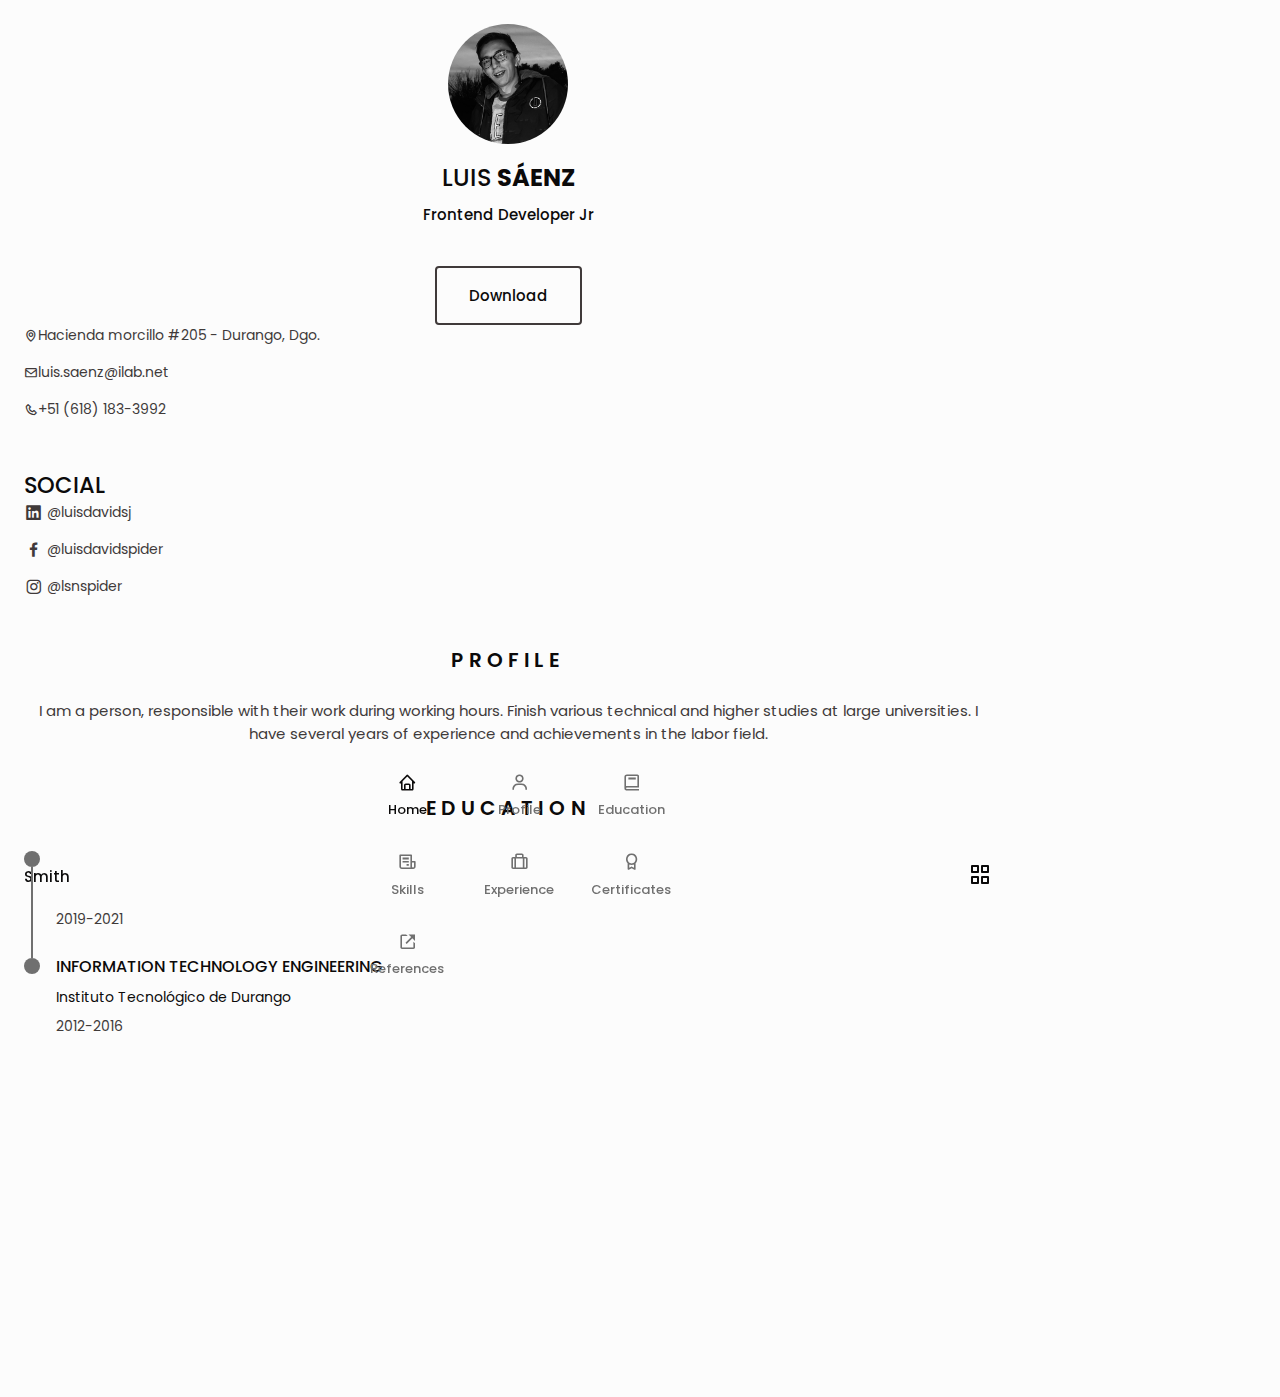
==== index.html @ 71239208 "Educación parte 2" ====
<!DOCTYPE html>
<html lang="en">

<head>
  <meta charset="UTF-8">
  <meta name="viewport" content="width=device-width, initial-scale=1.0">

  <!--========== BOX ICONS ==========-->
  <link rel="stylesheet" href="https://cdn.jsdelivr.net/npm/boxicons@latest/css/boxicons.min.css">

  <!--========== CSS ==========-->
  <link rel="stylesheet" href="assets/css/styles.css">

  <title>Responsive resume cv</title>
</head>

<body>
  <!--========== HEADER ==========-->
  <header class="l-header" id="header">
    <nav class="nav bd-container">
      <a href="#" class="nav__logo">Smith</a>

      <div class="nav__menu" id="nav-menu">
        <ul class="nav__list">
          <li class="nav__item">
            <a href="#home" class="nav__link active-link">
              <i class='bx bx-home nav__icon'></i>Home
            </a>
          </li>

          <li class="nav__item">
            <a href="#profile" class="nav__link">
              <i class='bx bx-user nav__icon'></i>Profile
            </a>
          </li>

          <li class="nav__item">
            <a href="#education" class="nav__link">
              <i class='bx bx-book nav__icon'></i>Education
            </a>
          </li>

          <li class="nav__item">
            <a href="#skills" class="nav__link">
              <i class='bx bx-receipt nav__icon'></i>Skills
            </a>
          </li>

          <li class="nav__item">
            <a href="#experience" class="nav__link">
              <i class='bx bx-briefcase-alt nav__icon'></i>Experience
            </a>
          </li>

          <li class="nav__item">
            <a href="#certificates" class="nav__link">
              <i class='bx bx-award nav__icon'></i>Certificates
            </a>
          </li>

          <li class="nav__item">
            <a href="#references" class="nav__link">
              <i class='bx bx-link-external nav__icon'></i>References
            </a>
          </li>
        </ul>
      </div>

      <div class="nav__toggle" id="nav-toggle">
        <i class='bx bx-grid-alt'></i>
      </div>
    </nav>
  </header>

  <main class="l-main bd-container">
    <!-- All elements within this div, is generated in PDF -->
    <div class="resume" id="area-cv">
      <div class="resume__left">
        <!--========== HOME ==========-->
        <section class="home" id="home">
          <div class="home__container section bdgrid">
            <div class="home__data bd-grid">
              <img src="assets/img/perfil.jpg" alt="" class="home__img">

              <h1 class="home__title">LUIS <b>SÁENZ</b></h1>
              <h3 class="home__profession">Frontend Developer Jr</h3>

              <!-- Button to generate and download the pdf. Available for desktop. -->
              <div>
                <a download="" href="assets/pdf/ResumeCv.pdf" class="home__button-movil">Download</a>
              </div>
            </div>
            <div class="home__address bd-grid">
              <span class="home__information">
                <i class="bx bx-map home_icon"></i> Hacienda morcillo #205 - Durango, Dgo.
              </span>
              <span class="home__information">
                <i class="bx bx-envelope home_icon"></i> luis.saenz@ilab.net
              </span>
              <span class="home__information">
                <i class="bx bx-phone home_icon"></i> +51 (618) 183-3992
              </span>
            </div>
          </div>
          <!-- Theme change button -->


        </section>

        <!--========== SOCIAL ==========-->
        <section class="social section">
          <h2 class="sectioon-title">SOCIAL</h2>

          <div class="social__container bd-grid">
            <a href="https://www.linkedin.com/in/luisdavidsj/" target="_blank" class="social__link">
              <i class='bx bxl-linkedin-square social__icon'></i> @luisdavidsj
            </a>
            <a href="https://www.facebook.com/luisdavidspider/" target="_blank" class="social__link">
              <i class='bx bxl-facebook social__icon'></i> @luisdavidspider
            </a>
            <a href="https://www.instagram.com/lsnspider/" target="_blank" class="social__link">
              <i class='bx bxl-instagram social__icon'></i> @lsnspider
            </a>
          </div>
        </section>

        <!--========== PROFILE ==========-->
        <section class="profile section" id="profile">
          <h2 class="section-title">Profile</h2>

          <p class="profile__description">I am a person, responsible with their work during working hours. Finish
            various technical and higher studies at large universities. I have several years of experience and
            achievements in the labor field.</p>
        </section>

        <!--========== EDUCATION ==========-->
        <section class="education section" id="education">
          <h2 class="section-title">Education</h2>

          <div class="education__container bd-grid">
            <div class="education__content">
              <div class="education__time">
                <span class="education__rounder"></span>
                <span class="education__line"></span>
              </div>

              <div class="education__data bd-grid">
                <h3 class="education__title">MASTER OF SOFTWARE ENGINEERING</h3>
                <span class="education__studies">Universidad Internacional de la Rioja - UNIR</span>
                <span class="education__year">2019-2021</span>
              </div>
            </div>

            <div class="education__content">
              <div class="education__time">
                <span class="education__rounder"></span>
                <!--<span class="education__line"></span>-->
              </div>

              <div class="education__data bd-grid">
                <h3 class="education__title">INFORMATION TECHNOLOGY ENGINEERING</h3>
                <span class="education__studies">Instituto Tecnológico de Durango</span>
                <span class="education__year">2012-2016</span>
              </div>
            </div>

            <!--Agregar educacion:-->
            <!--<div class="education__content">
              <div class="education__time">
                <span class="education__rounder"></span>
                <span class="education__line"></span>
              </div>

              <div class="education__data bd-grid">
                <h3 class="education__title">MASTER OF SOFTWARE ENGINEERING</h3>
                <span class="education__studies">Universidad Internacional de la Rioja - UNIR</span>
                <span class="education__year">2019-2021</span>
              </div>
            </div>-->
          </div>
        </section>


        <!--========== SKILLS  ==========-->
        <section class="skills section" id="skills">

        </section>

      </div>

      <div class="resume__right">
        <!--========== EXPERIENCE ==========-->
        <section class="experience section" id="experience">

        </section>

        <!--========== CERTIFICATES ==========-->
        <section class="certificate section" id="certificates">

        </section>

        <!--========== REFERENCES ==========-->
        <section class="references section" id="references">

        </section>

        <!--========== LANGUAGES ==========-->
        <section class="languages section">

        </section>

        <!--========== INTERESTS ==========-->
        <section class="interests section">

        </section>
      </div>
    </div>
  </main>

  <!--========== SCROLL TOP ==========-->


  <!--========== HTML2PDF ==========-->
  <script src="assets/js/html2pdf.bundle.min.js"></script>

  <!--========== MAIN JS ==========-->
  <script src="assets/js/main.js"></script>
</body>

</html>
---- assets/css/styles.css ----
/*===== GOOGLE FONTS =====*/
@import url("https://fonts.googleapis.com/css2?family=Poppins:wght@400;500;600&display=swap");

/*===== VARIABLES CSS =====*/
:root {
  --header-height: 3rem;

  /*========== Colors ==========*/
  --title-color: #0b0a0a;
  --text-color: #403a3a;
  --text-color-light: #707070;
  --container-color: #fafafa;
  --container-color-alt: #f0efef;
  --body-color: #fcfcfc;

  /*========== Font and typography ==========*/
  --body-font: "Poppins", sans-serif;
  --h1-font-size: 1.5rem;
  --h2-font-size: 1.25rem;
  --h3-font-size: 1rem;
  --normal-font-size: 0.938rem;
  --small-font-size: 0.875rem;
  --smaller-font-size: 0.813rem;

  /*========== Font weight ==========*/
  --font-medium: 500;
  --font-semi-bold: 600;

  /*========== Margenes ==========*/
  --mb-1: 0.5rem;
  --mb-2: 1rem;
  --mb-3: 1.5rem;

  /*========== z index ==========*/
  --z-tooltip: 10;
  --z-fixed: 100;
}

/*========== BASE ==========*/
*,
::before,
::after {
  box-sizing: border-box;
}

html {
  scroll-behavior: smooth;
}

/*========== Variables Dark theme ==========*/

/*========== Button Dark/Light ==========*/

/*========== Font size variables to scale cv ==========*/

/*========== Generate PDF button ==========*/

/*========== Classes modified to reduce size and print on A4 sheet ==========*/
body {
  margin: 0 0 var(--header-height);
  padding: 0;
  font-family: var(--body-font);
  font-size: var(--normal-font-size);
  background-color: var(--body-color);
  color: var(--text-color);
}

h1,
h2,
h3,
ul,
p {
  margin: 0;
}

h1,
h2,
h3 {
  color: var(--title-color);
  font-weight: var(--font-medium);
}

ul {
  padding: 0;
  list-style: none;
}

a {
  text-decoration: none;
}

img {
  max-width: 100%;
  height: auto;
}

/*========== CLASS CSS ==========*/
.section {
  padding: 1.5rem 0;
}

.section-title {
  font-size: var(--h2-font-size);
  color: var(--title-color);
  font-weight: var(--font-semi-bold);
  text-transform: uppercase;
  letter-spacing: 0.35rem;
  text-align: center;
  margin-bottom: var(--mb-3);
}
/*========== LAYOUT ==========*/
.bd-container {
  max-width: 968px;
  width: calc(100% - 3rem);
  margin-left: var(--mb-3);
  margin-right: var(--mb-3);
}

.bd-grid {
  display: grid;
  gap: 1.5rem;
}

.l-header {
  width: 100%;
  position: fixed;
  bottom: 0;
  left: 0;
  z-index: 0;
  background-color: var(--body-color);
  box-shadow: 0 -1 4px rgba(0, 0, 0, 0.1);
  transition: 0.3s;
}
/*========== NAV ==========*/
.nav {
  height: var(--header-height);
  display: flex;
  justify-content: space-between;
  align-items: center;
}

@media screen and (max-width: 968px) {
  .nav__menu {
    position: fixed;
    bottom: -100%;
    left: 0;
    width: 100%;
    padding: 2rem 1.5rem;
    background-color: var(--body-color);
    box-shadow: 0 1px 4px rgba(0, 0, 0, 0.1);
    border-radius: 1rem 1rem 0 0;
    z-index: var(--z-fixed);
    transition: 0.3s;
  }
}

.nav__logo,
.nav__toggle {
  color: var(--title-color);
  font-weight: var(--font-medium);
}

.nav__toggle {
  font-size: 1.5rem;
  cursor: pointer;
}

.nav__item {
  text-align: center;
}

.nav__list {
  display: grid;
  grid-template-columns: repeat(3, 1fr);
  gap: 2rem;
}

.nav__link {
  display: flex;
  flex-direction: column;
  font-size: var(--smaller-font-size);
  color: var(--text-color-light);
  font-weight: var(--font-medium);
}

.nav__link:hover {
  color: var(--title-color);
}

.nav__icon {
  font-size: 1.2rem;
  margin-bottom: var(--mb-1);
}
/* Show menu */
.show-menu {
  bottom: var(--header-height);
}
/* Active menu link */
.active-link {
  color: var(--title-color);
}

/*========== HOME ==========*/
.home {
  position: relative;
}

.home__container {
  gap: 3rem;
}

.home__data {
  gap: 0.5rem;
  text-align: center;
}

.home__img {
  width: 120px;
  height: 120px;
  border-radius: 50%;
  justify-self: center;
  margin-bottom: var(--mb-1);
}

.home__title {
  font-size: var(--h1-font-size);
}

.home__profession {
  font-size: var(--normal-font-size);
  margin-bottom: var(--mb-1);
}

.home__address {
  gap: 1rem;
}

.home__information {
  display: flex;
  align-items: center;
  font-size: var(--small-font-size);
}

.home__icon {
  font-size: 1.2rem;
  margin-right: 0.25rem;
}

.home__button-movil {
  display: inline-block;
  border: 2px solid var(--text-color);
  color: var(--title-color);
  padding: 1rem 2rem;
  border-radius: 0.25rem;
  transition: 0.3s;
  font-weight: var(--font-medium);
  margin-top: var(--mb-3);
}

.home__button-movil:hover {
  background-color: var(--text-color);
  color: var(--container-color);
}

/*========== SOCIAL ==========*/
.social__container {
  grid-template-columns: max-content;
  gap: 1rem;
}

.social__link {
  display: inline-flex;
  align-items: center;
  font-size: var(--small-font-size);
  color: var(--text-color);
}

.social__link:hover {
  color: var(--title-color);
}

.social__icon {
  font-size: 1.2rem;
  margin-right: 0.25rem;
}

/*========== PROFILE ==========*/
.profile__description {
  text-align: center;
}
/*========== EDUCATION AND EXPERIENCE ==========*/
.education__content {
  display: flex;
}

.education__time {
  padding-right: 1rem;
}

.education__rounder {
  position: relative;
  display: block;
  width: 16px;
  height: 16px;
  background-color: var(--text-color-light);
  border-radius: 50%;
  margin-top: 0.25rem;
}

.education__line {
  display: block;
  width: 2px;
  height: 110%;
  background-color: var(--text-color-light);
  transform: translate(7px, 0);
}

.education__data {
  gap: 0.5rem;
}

.education__title {
  font-size: var(--h3-font-size);
}

.education__studies {
  font-size: var(--small-font-size);
  color: var(--title-color);
}

.education__year {
  font-size: var(--small-font-size);
}

/*========== SKILLS AND LANGUAGES ==========*/

/*========== CERTIFICATES ==========*/

/*========== REFERENCES ==========*/

/*========== INTERESTS ==========*/

/* Scroll top */

/*========== MEDIA QUERIES ==========*/
/* For small devices, menu two columns */

/* Classes modified for large screen size */ ;
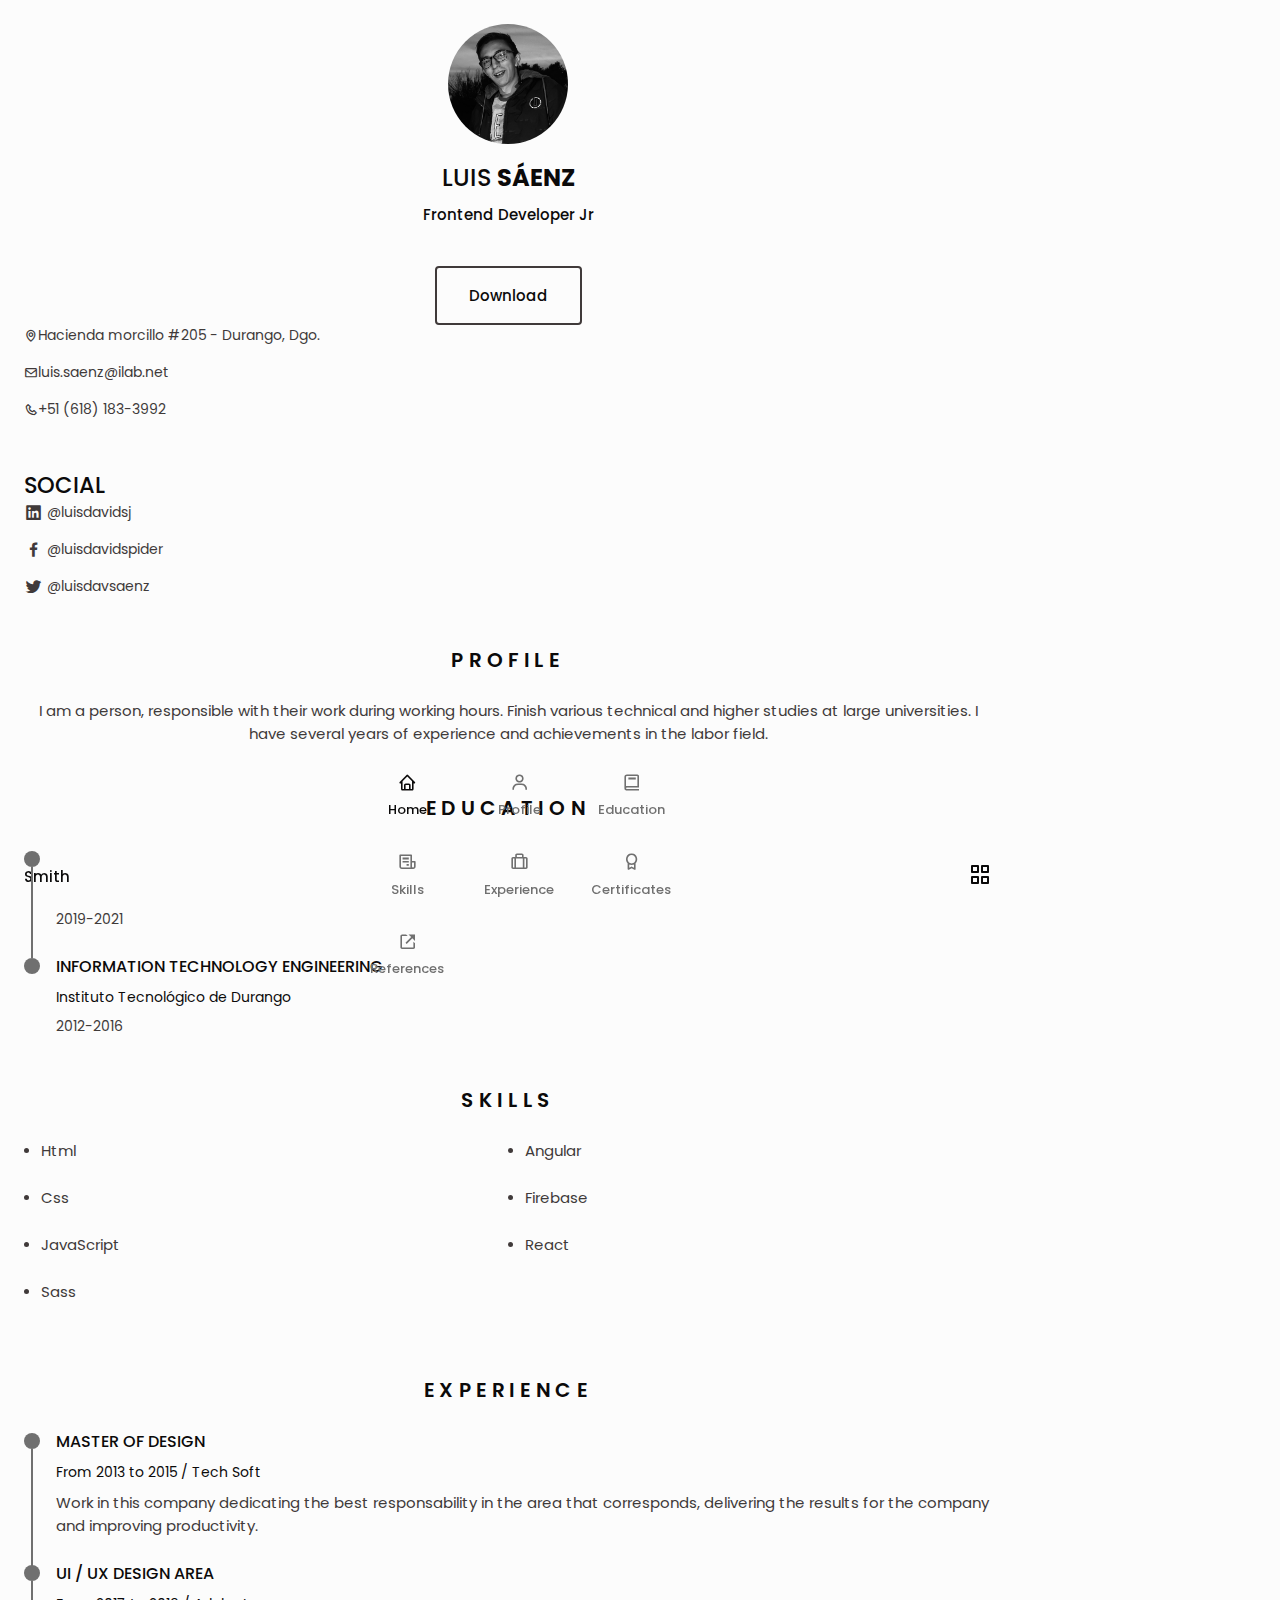
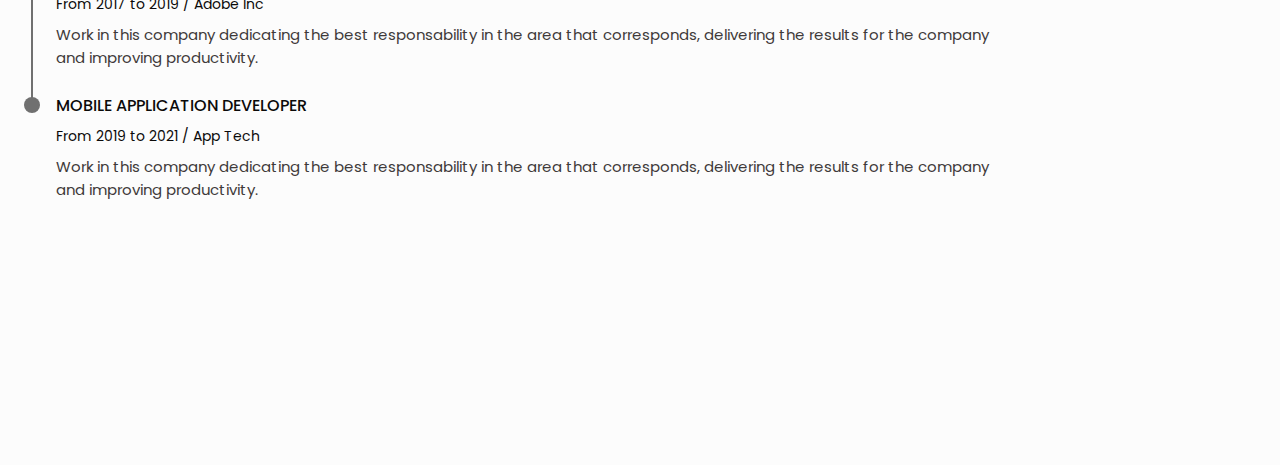
==== commit 4a0eef24: "Experiencia" ====
--- a/index.html
+++ b/index.html
@@ -118,8 +118,8 @@
             <a href="https://www.facebook.com/luisdavidspider/" target="_blank" class="social__link">
               <i class='bx bxl-facebook social__icon'></i> @luisdavidspider
             </a>
-            <a href="https://www.instagram.com/lsnspider/" target="_blank" class="social__link">
-              <i class='bx bxl-instagram social__icon'></i> @lsnspider
+            <a href="https://www.twitter.com/luisdavsaenz/" target="_blank" class="social__link">
+              <i class='bx bxl-twitter social__icon'></i> @luisdavsaenz
             </a>
           </div>
         </section>
@@ -183,7 +183,36 @@
 
         <!--========== SKILLS  ==========-->
         <section class="skills section" id="skills">
-
+          <h2 class="section-title">Skills</h2>
+
+          <div class="skills__content bd-grid">
+            <ul class="skills__data">
+              <li class="skills__name">
+                <span class="skills__circle"></span> Html
+              </li>
+              <li class="skills__name">
+                <span class="skills__circle"></span> Css
+              </li>
+              <li class="skills__name">
+                <span class="skills__circle"></span> JavaScript
+              </li>
+              <li class="skills__name">
+                <span class="skills__circle"></span> Sass
+              </li>
+            </ul>
+
+            <ul class="skills__data">
+              <li class="skills__name">
+                <span class="skills__circle"></span> Angular
+              </li>
+              <li class="skills__name">
+                <span class="skills__circle"></span> Firebase
+              </li>
+              <li class="skills__name">
+                <span class="skills__circle"></span> React
+              </li>
+            </ul>
+          </div>
         </section>
 
       </div>
@@ -191,7 +220,54 @@
       <div class="resume__right">
         <!--========== EXPERIENCE ==========-->
         <section class="experience section" id="experience">
-
+          <h2 class="section-title">Experience</h2>
+
+          <div class="experience__container bd-grid">
+            <div class="experience__content">
+              <div class="experience__time">
+                <span class="experience__rounder"></span>
+                <span class="experience__line"></span>
+              </div>
+
+              <div class="experience__data bd-grid">
+                <h3 class="experience__title">MASTER OF DESIGN</h3>
+                <span class="experience__company">From 2013 to 2015 / Tech Soft</span>
+                <p class="experience__description">Work in this company dedicating the best responsability in the area
+                  that corresponds, delivering the results for the company and improving productivity.</p>
+
+              </div>
+            </div>
+
+            <div class="experience__content">
+              <div class="experience__time">
+                <span class="experience__rounder"></span>
+                <span class="experience__line"></span>
+              </div>
+
+              <div class="experience__data bd-grid">
+                <h3 class="experience__title">UI / UX DESIGN AREA</h3>
+                <span class="experience__company">From 2017 to 2019 / Adobe Inc</span>
+                <p class="experience__description">Work in this company dedicating the best responsability in the area
+                  that corresponds, delivering the results for the company and improving productivity.</p>
+
+              </div>
+            </div>
+
+            <div class="experience__content">
+              <div class="experience__time">
+                <span class="experience__rounder"></span>
+                <!--<span class="experience__line"></span>-->
+              </div>
+
+              <div class="experience__data bd-grid">
+                <h3 class="experience__title">MOBILE APPLICATION DEVELOPER</h3>
+                <span class="experience__company">From 2019 to 2021 / App Tech</span>
+                <p class="experience__description">Work in this company dedicating the best responsability in the area
+                  that corresponds, delivering the results for the company and improving productivity.</p>
+
+              </div>
+            </div>
+          </div>
         </section>
 
         <!--========== CERTIFICATES ==========-->
--- a/assets/css/styles.css
+++ b/assets/css/styles.css
@@ -289,15 +289,18 @@
   text-align: center;
 }
 /*========== EDUCATION AND EXPERIENCE ==========*/
-.education__content {
-  display: flex;
-}
-
-.education__time {
+.education__content,
+.experience__content {
+  display: flex;
+}
+
+.education__time,
+.experience__time {
   padding-right: 1rem;
 }
 
-.education__rounder {
+.education__rounder,
+.experience__rounder {
   position: relative;
   display: block;
   width: 16px;
@@ -307,7 +310,8 @@
   margin-top: 0.25rem;
 }
 
-.education__line {
+.education__line,
+.experience__line {
   display: block;
   width: 2px;
   height: 110%;
@@ -315,15 +319,18 @@
   transform: translate(7px, 0);
 }
 
-.education__data {
+.education__data,
+.experience__data {
   gap: 0.5rem;
 }
 
-.education__title {
+.education__title,
+.experience__title {
   font-size: var(--h3-font-size);
 }
 
-.education__studies {
+.education__studies,
+.experience__company {
   font-size: var(--small-font-size);
   color: var(--title-color);
 }
@@ -333,7 +340,28 @@
 }
 
 /*========== SKILLS AND LANGUAGES ==========*/
-
+.skills__content {
+  grid-template-columns: repeat(2, 1fr);
+}
+
+.skills__content {
+  gap: 0;
+}
+
+.skills__name {
+  display: flex;
+  align-items: center;
+  margin-bottom: var(--mb-3);
+}
+
+.skills__circle {
+  display: inline-block;
+  width: 5px;
+  height: 5px;
+  background-color: var(--text-color);
+  border-radius: 50%;
+  margin-right: 0.75rem;
+}
 /*========== CERTIFICATES ==========*/
 
 /*========== REFERENCES ==========*/
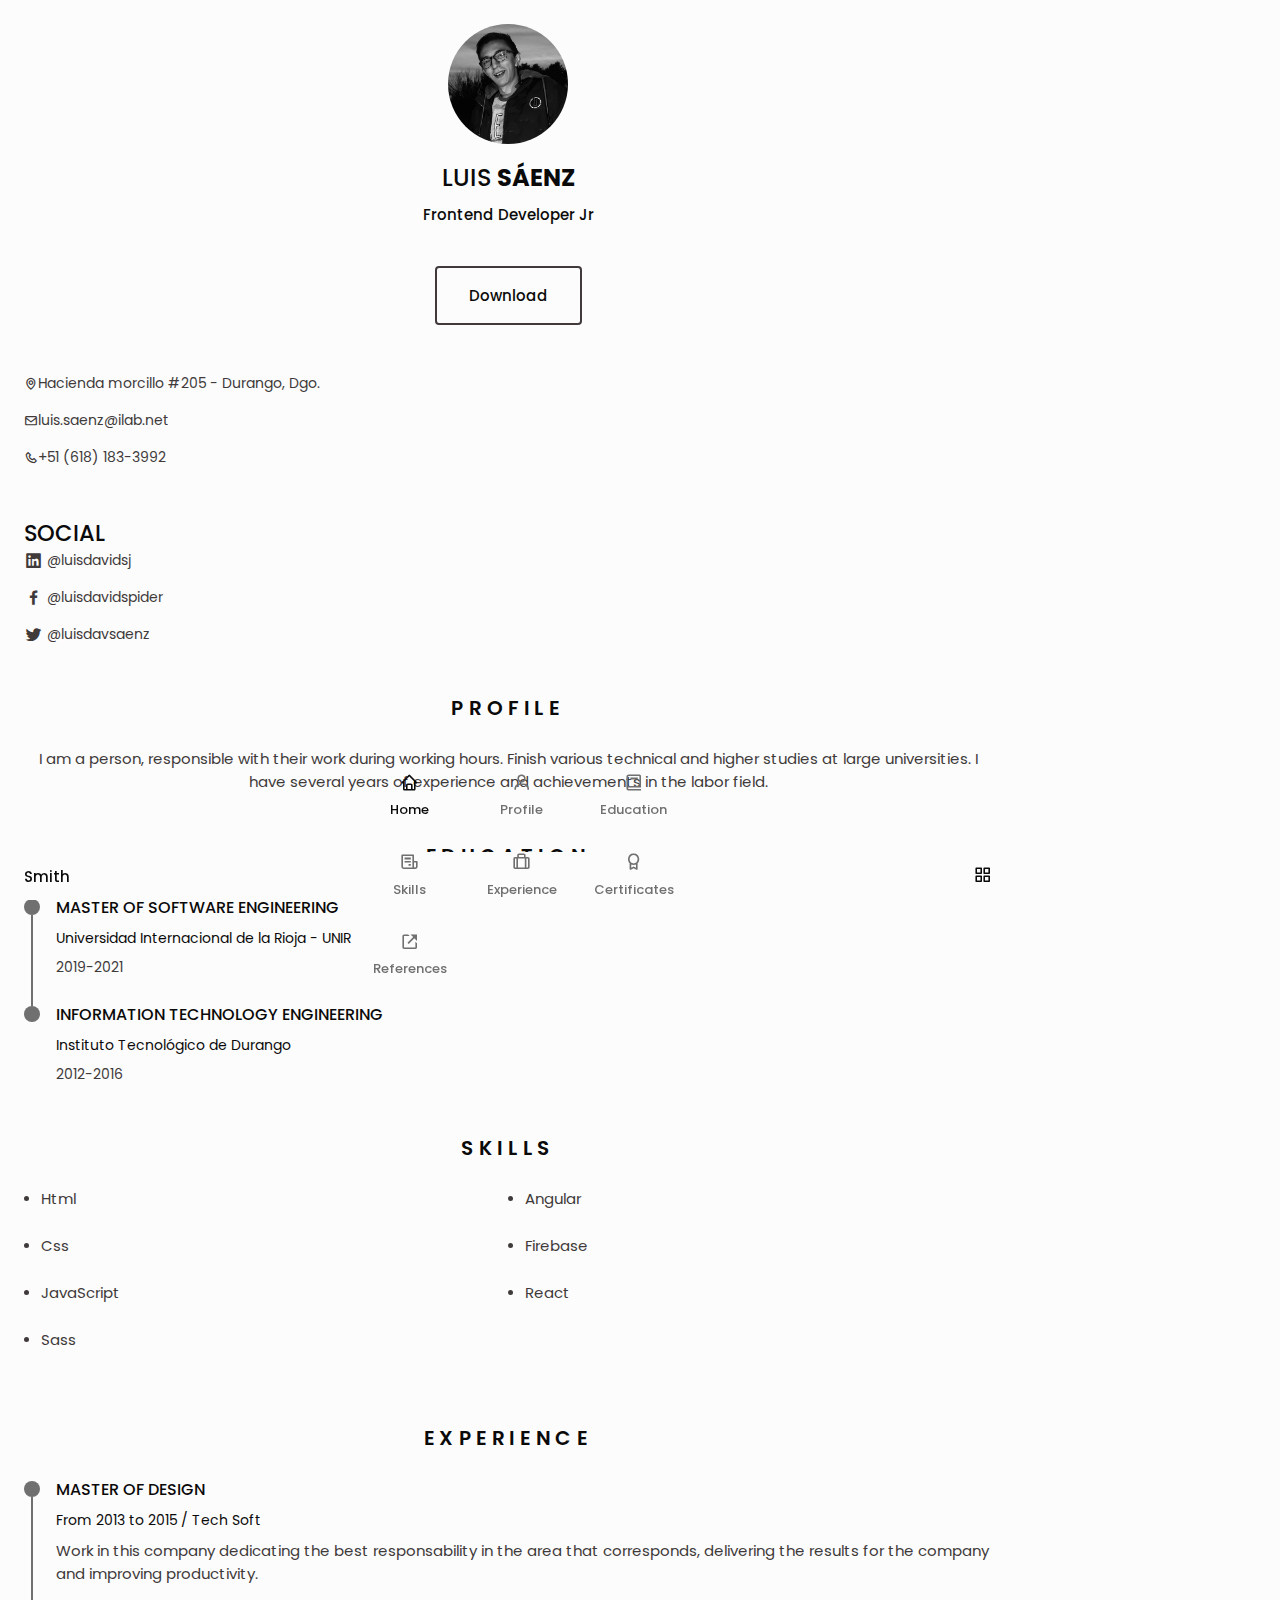
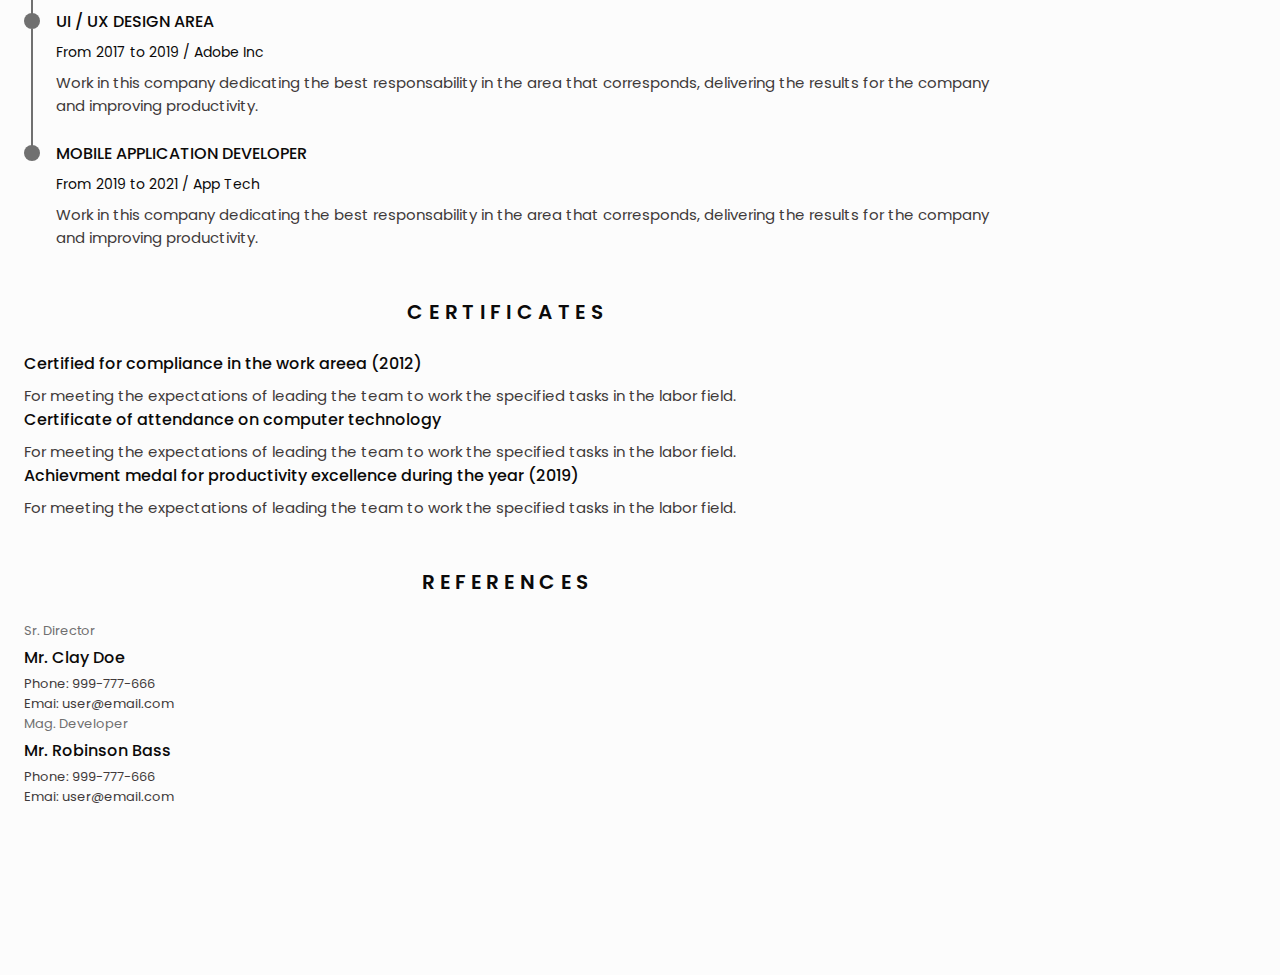
==== commit eee9c602: "Certificados y Referencias" ====
--- a/index.html
+++ b/index.html
@@ -78,7 +78,7 @@
       <div class="resume__left">
         <!--========== HOME ==========-->
         <section class="home" id="home">
-          <div class="home__container section bdgrid">
+          <div class="home__container section bd-grid">
             <div class="home__data bd-grid">
               <img src="assets/img/perfil.jpg" alt="" class="home__img">
 
@@ -272,12 +272,54 @@
 
         <!--========== CERTIFICATES ==========-->
         <section class="certificate section" id="certificates">
-
+          <h2 class="section-title">Certificates</h2>
+
+          <div class="certificate__container bg-grid">
+            <div class="certificate__content">
+              <h3 class="certificate__title">Certified for compliance in the work areea (2012)</h3>
+              <p class="certificate__description">For meeting the expectations of leading the team to work the specified
+                tasks in the labor field.</p>
+            </div>
+
+            <div class="certificate__content">
+              <h3 class="certificate__title">Certificate of attendance on computer technology</h3>
+              <p class="certificate__description">For meeting the expectations of leading the team to work the specified
+                tasks in the labor field.</p>
+            </div>
+
+            <div class="certificate__content">
+              <h3 class="certificate__title">Achievment medal for productivity excellence during the year (2019)</h3>
+              <p class="certificate__description">For meeting the expectations of leading the team to work the specified
+                tasks in the labor field.</p>
+            </div>
+          </div>
         </section>
 
         <!--========== REFERENCES ==========-->
         <section class="references section" id="references">
-
+          <h2 class="section-title">References</h2>
+
+          <div class="references__container bg-grid">
+            <div class="references__content bd-grid">
+              <span class="references__subtitle">Sr. Director</span>
+              <h3 class="references__title">Mr. Clay Doe</h3>
+              <ul class="references__contact">
+                <li>Phone: 999-777-666</li>
+                <li>Emai: user@email.com</li>
+              </ul>
+            </div>
+          </div>
+
+          <div class="references__container bg-grid">
+            <div class="references__content bd-grid">
+              <span class="references__subtitle">Mag. Developer</span>
+              <h3 class="references__title">Mr. Robinson Bass</h3>
+              <ul class="references__contact">
+                <li>Phone: 999-777-666</li>
+                <li>Emai: user@email.com</li>
+              </ul>
+            </div>
+          </div>
         </section>
 
         <!--========== LANGUAGES ==========-->
--- a/assets/css/styles.css
+++ b/assets/css/styles.css
@@ -57,7 +57,7 @@
 
 /*========== Classes modified to reduce size and print on A4 sheet ==========*/
 body {
-  margin: 0 0 var(--header-height);
+  margin: 0 0 var(--header-height) 0;
   padding: 0;
   font-family: var(--body-font);
   font-size: var(--normal-font-size);
@@ -126,7 +126,7 @@
   position: fixed;
   bottom: 0;
   left: 0;
-  z-index: 0;
+  z-index: var(--z-fixed);
   background-color: var(--body-color);
   box-shadow: 0 -1 4px rgba(0, 0, 0, 0.1);
   transition: 0.3s;
@@ -161,7 +161,7 @@
 }
 
 .nav__toggle {
-  font-size: 1.5rem;
+  font-size: 1.2rem;
   cursor: pointer;
 }
 
@@ -363,9 +363,28 @@
   margin-right: 0.75rem;
 }
 /*========== CERTIFICATES ==========*/
+.certificate__title {
+  font-size: var(--h3-font-size);
+  margin-bottom: var(--mb-1);
+}
 
 /*========== REFERENCES ==========*/
-
+.references__content {
+  gap: 0.25rem;
+}
+
+.references__subtitle {
+  color: var(--text-color-light);
+}
+
+.references__subtitle,
+.references__contact {
+  font-size: var(--smaller-font-size);
+}
+
+.references__title {
+  font-size: var(--h3-font-size);
+}
 /*========== INTERESTS ==========*/
 
 /* Scroll top */
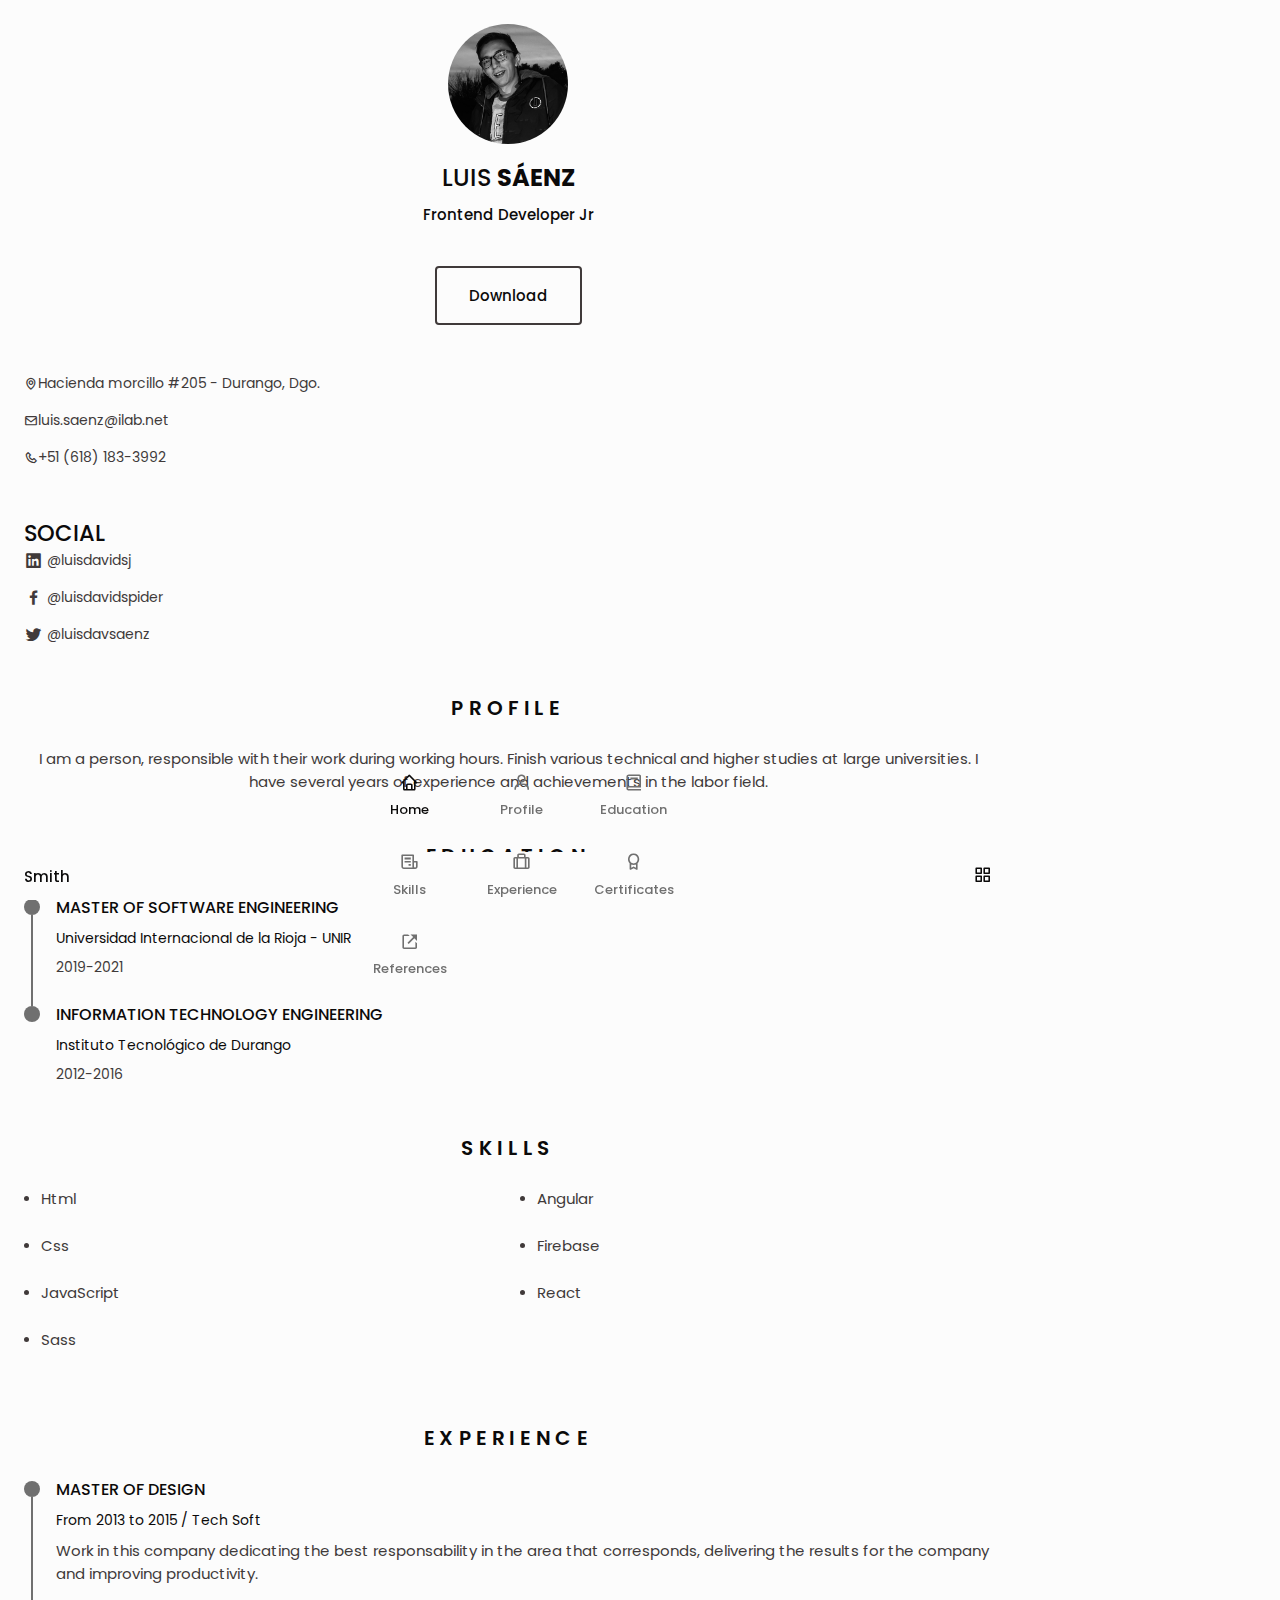
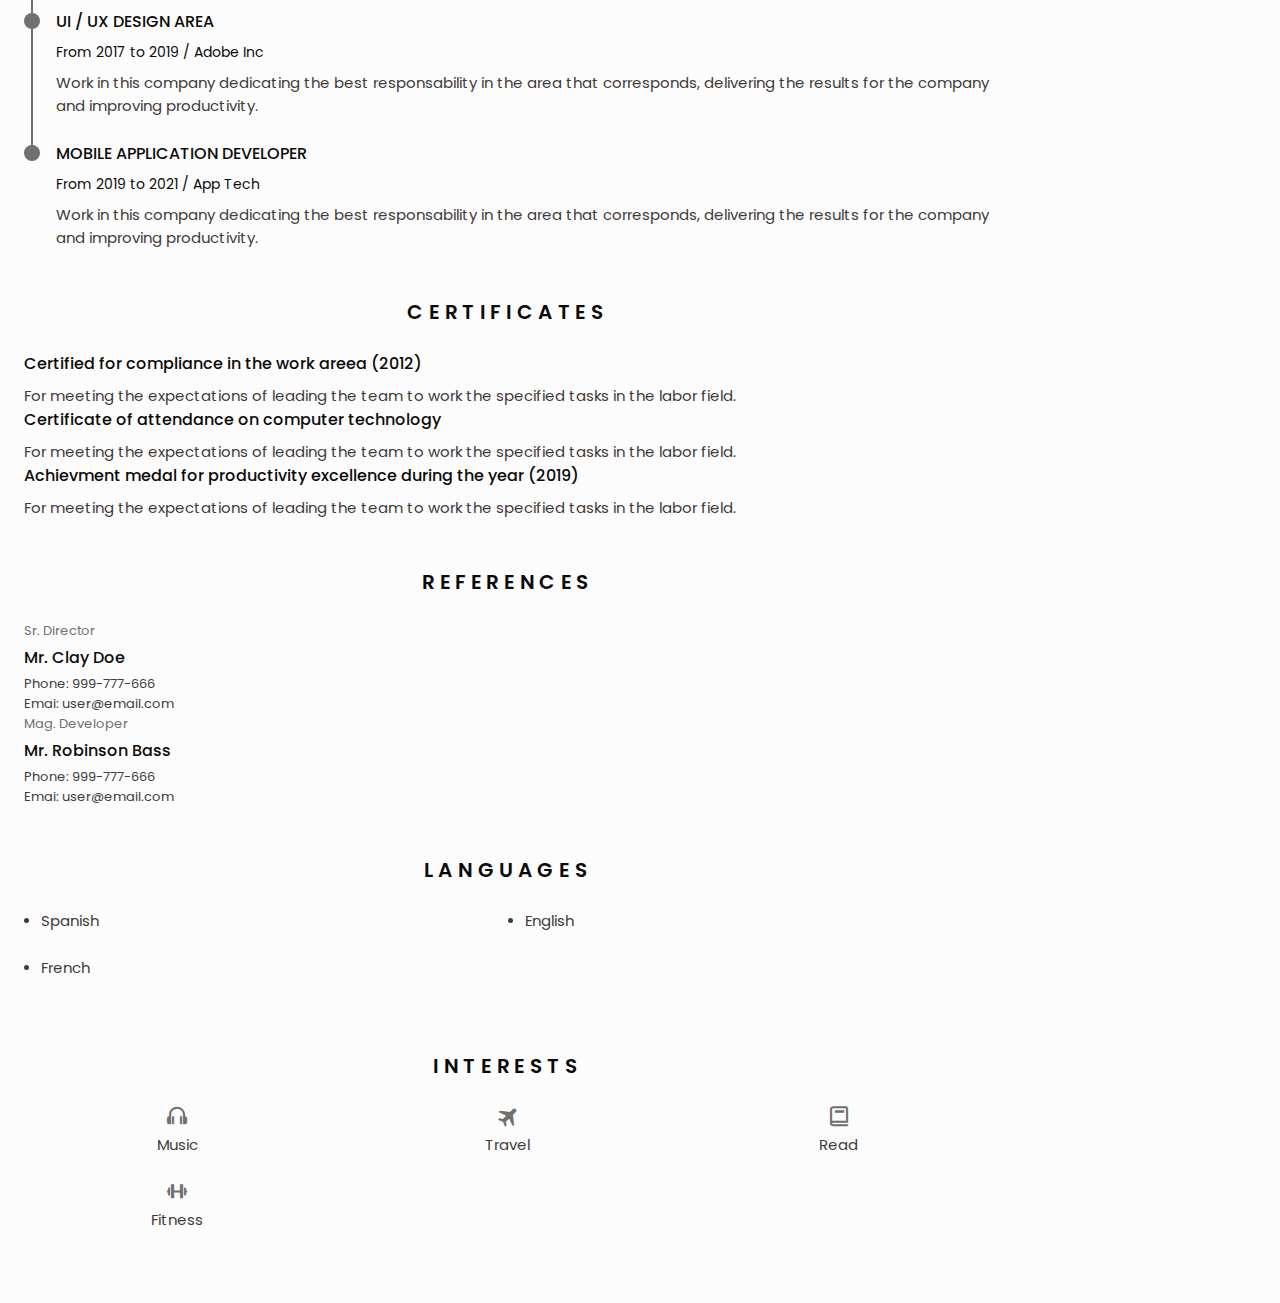
==== commit b4f5d99b: "Intereses" ====
--- a/index.html
+++ b/index.html
@@ -324,12 +324,48 @@
 
         <!--========== LANGUAGES ==========-->
         <section class="languages section">
-
+          <h2 class="section-title">Languages</h2>
+
+          <div class="languages__container">
+            <ul class="languages__content bd-grid">
+              <li class="languages__name">
+                <span class="languages__circle"></span> Spanish
+              </li>
+              <li class="languages__name">
+                <span class="languages__circle"></span> English
+              </li>
+              <li class="languages__name">
+                <span class="languages__circle"></span> French
+              </li>
+            </ul>
+          </div>
         </section>
 
         <!--========== INTERESTS ==========-->
         <section class="interests section">
-
+          <h2 class="section-title">Interests</h2>
+
+          <div class="interests__container bd-grid">
+            <div class="interests__content">
+              <i class="bx bx-headphone interests__icon"></i>
+              <span class="interests__name">Music</span>
+            </div>
+
+            <div class="interests__content">
+              <i class="bx bxs-plane-alt interests__icon"></i>
+              <span class="interests__name">Travel</span>
+            </div>
+
+            <div class="interests__content">
+              <i class="bx bx-book interests__icon"></i>
+              <span class="interests__name">Read</span>
+            </div>
+
+            <div class="interests__content">
+              <i class="bx bx-dumbbell interests__icon"></i>
+              <span class="interests__name">Fitness</span>
+            </div>
+          </div>
         </section>
       </div>
     </div>
--- a/assets/css/styles.css
+++ b/assets/css/styles.css
@@ -340,21 +340,24 @@
 }
 
 /*========== SKILLS AND LANGUAGES ==========*/
-.skills__content {
+.skills__content,
+.languages__content {
   grid-template-columns: repeat(2, 1fr);
 }
 
-.skills__content {
+.languages__content {
   gap: 0;
 }
 
-.skills__name {
+.skills__name,
+.languages__name {
   display: flex;
   align-items: center;
   margin-bottom: var(--mb-3);
 }
 
-.skills__circle {
+.skills__circle,
+.languages__circle {
   display: inline-block;
   width: 5px;
   height: 5px;
@@ -386,7 +389,22 @@
   font-size: var(--h3-font-size);
 }
 /*========== INTERESTS ==========*/
-
+.interests__container {
+  grid-template-columns: repeat(3, 1fr);
+  margin-top: var(--mb-2);
+}
+
+.interests__content {
+  display: flex;
+  flex-direction: column;
+  align-items: center;
+}
+
+.interests__icon {
+  font-size: 1.5rem;
+  color: var(--text-color-light);
+  margin-bottom: 0.25rem;
+}
 /* Scroll top */
 
 /*========== MEDIA QUERIES ==========*/
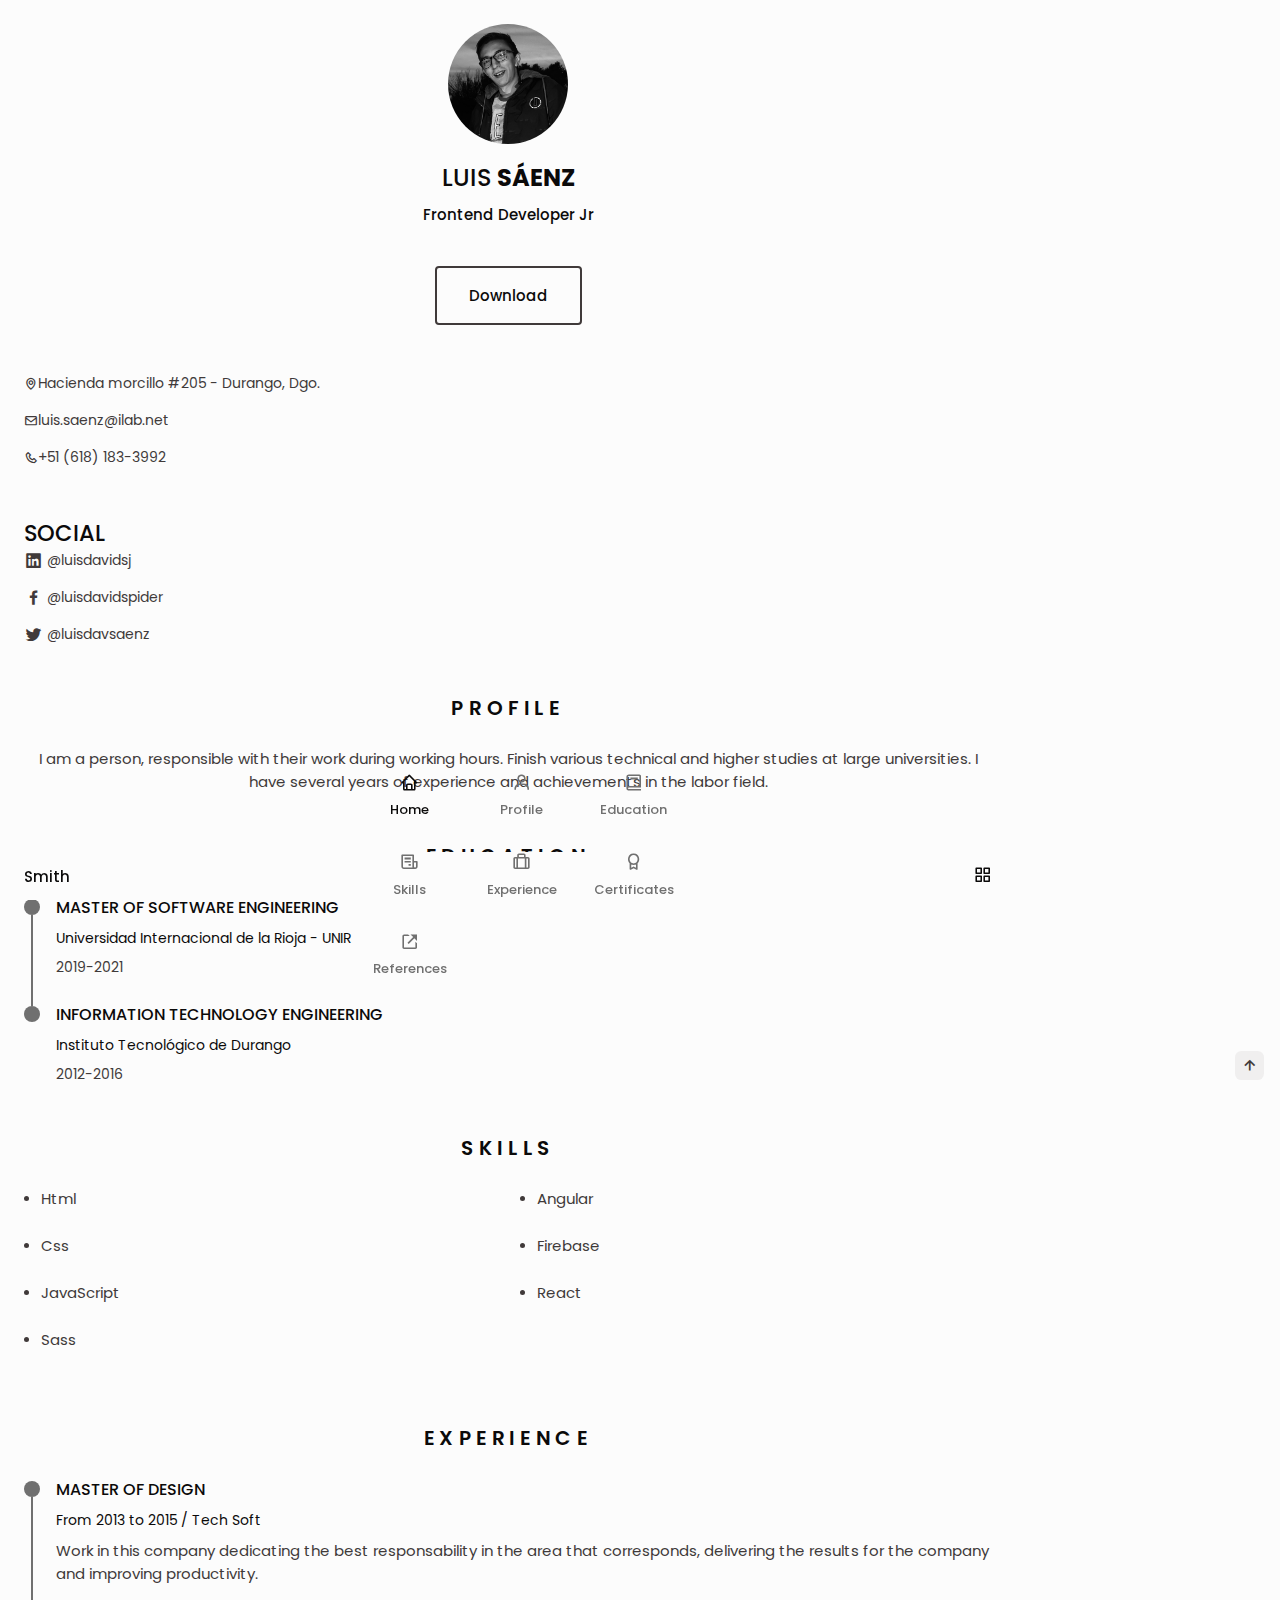
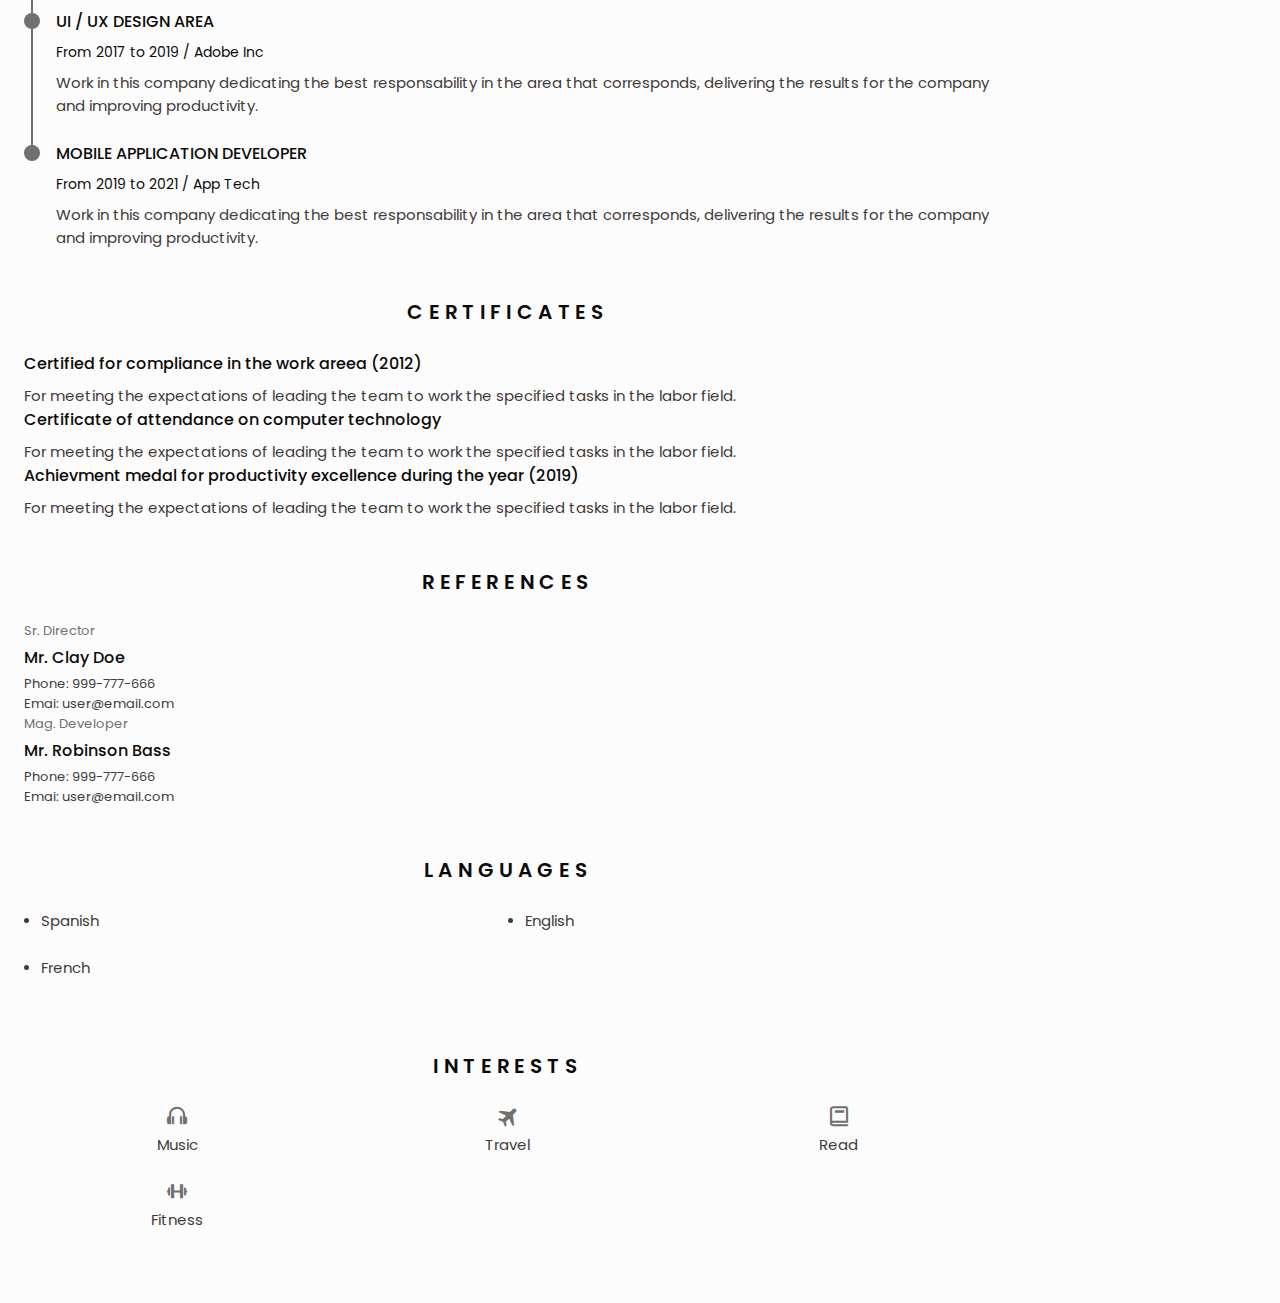
==== commit 35a5f14f: "Scroll top" ====
--- a/index.html
+++ b/index.html
@@ -372,7 +372,9 @@
   </main>
 
   <!--========== SCROLL TOP ==========-->
-
+  <a href="#" class="scrolltop" id="scroll-top">
+    <i class="bx bx-up-arrow-alt scrolltop__icon"></i>
+  </a>
 
   <!--========== HTML2PDF ==========-->
   <script src="assets/js/html2pdf.bundle.min.js"></script>
--- a/assets/css/styles.css
+++ b/assets/css/styles.css
@@ -406,6 +406,30 @@
   margin-bottom: 0.25rem;
 }
 /* Scroll top */
+.scrolltop {
+  position: fixed;
+  right: 1rem;
+  bottom: -20%;
+  display: flex;
+  justify-content: center;
+  align-items: center;
+  padding: 0.3rem;
+  background-color: var(--container-color-alt);
+  border-radius: 0.4rem;
+  z-index: var(--z-tooltip);
+  transition: 0.4s;
+  /* visibility: hidden; */
+}
+
+.scrolltop__icon {
+  font-size: 1.2rem;
+  color: var(--text-color);
+}
+
+.show-scroll {
+  visibility: visible;
+  bottom: 5rem;
+}
 
 /*========== MEDIA QUERIES ==========*/
 /* For small devices, menu two columns */
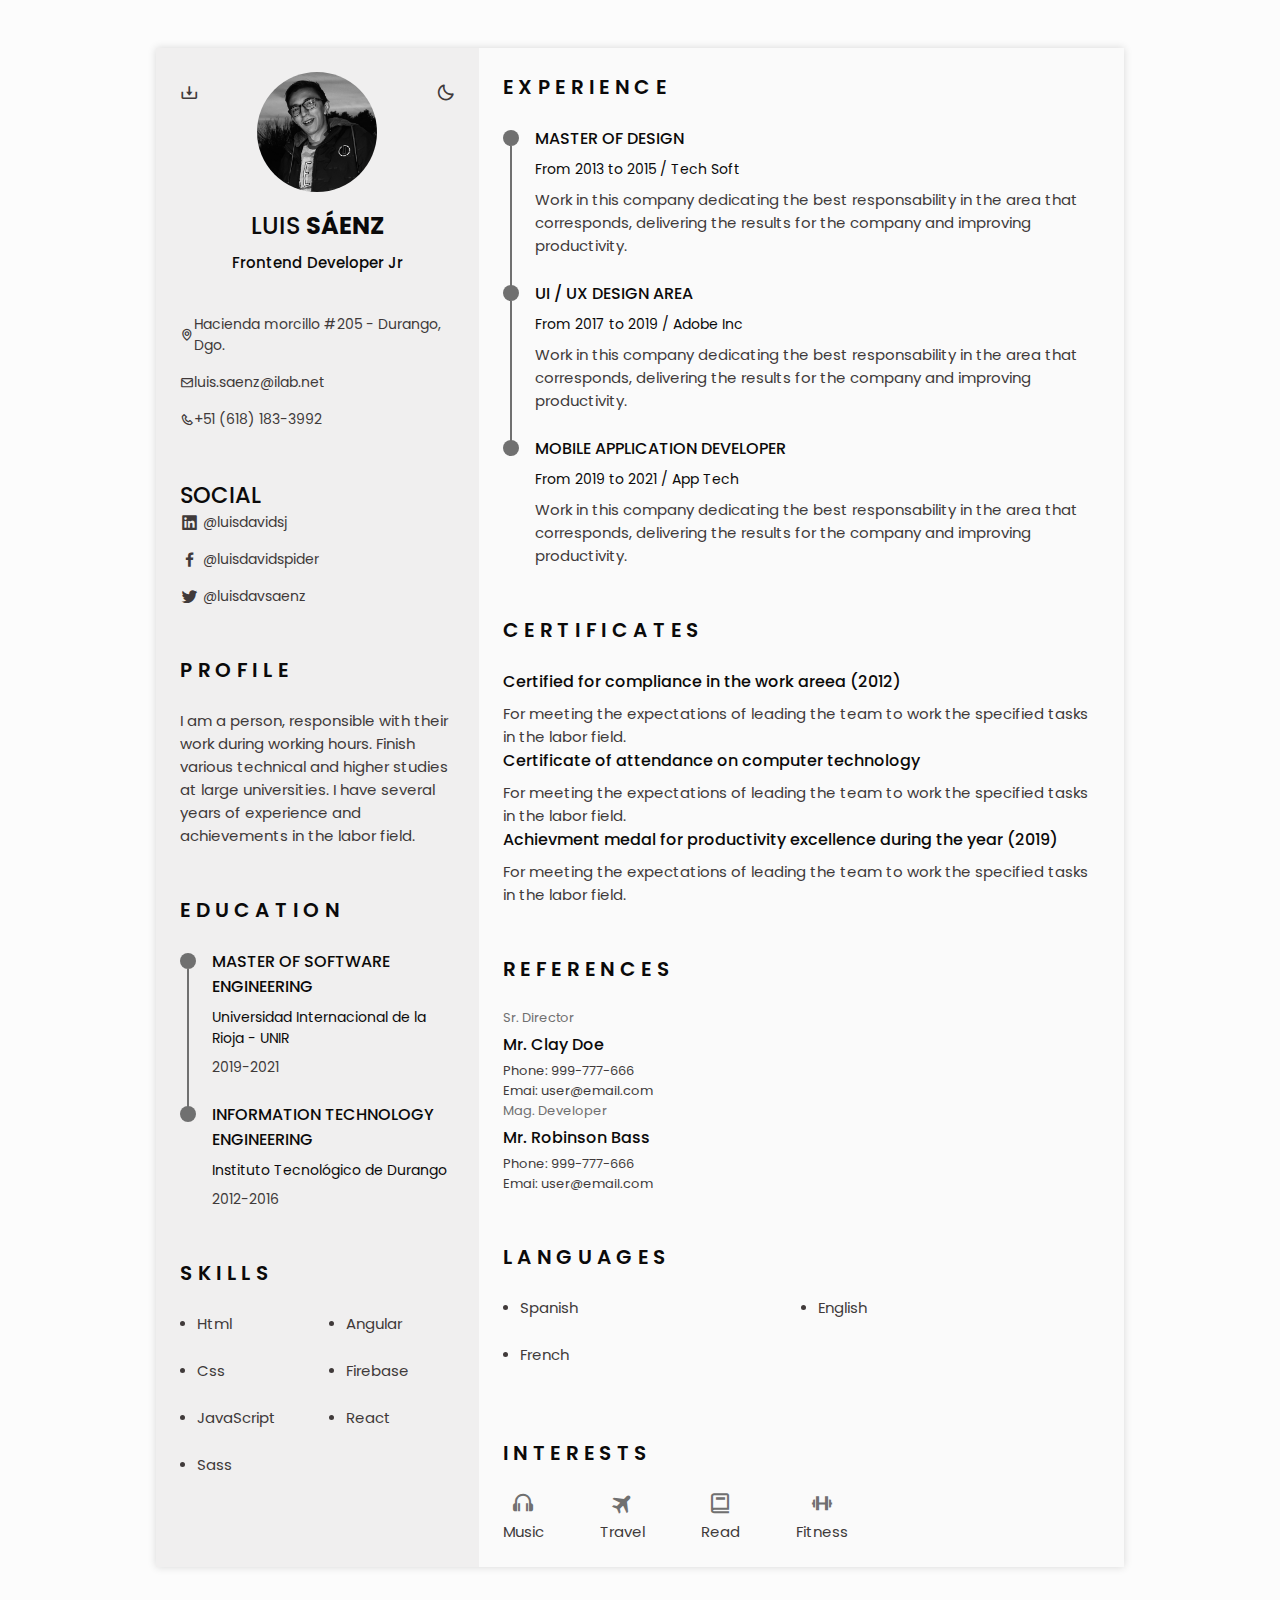
==== commit 937f27c9: "Boton de exportar pdf variables de tamaño fuentes" ====
--- a/index.html
+++ b/index.html
@@ -85,7 +85,7 @@
               <h1 class="home__title">LUIS <b>SÁENZ</b></h1>
               <h3 class="home__profession">Frontend Developer Jr</h3>
 
-              <!-- Button to generate and download the pdf. Available for desktop. -->
+              <!-- Button to download your CV saved in the pdf folder. -->
               <div>
                 <a download="" href="assets/pdf/ResumeCv.pdf" class="home__button-movil">Download</a>
               </div>
@@ -103,8 +103,10 @@
             </div>
           </div>
           <!-- Theme change button -->
-
-
+          <i class="bx bx-moon change-theme" title="Theme" id="theme-button"></i>
+
+          <!-- Button to generate and download the pdf. Available for desktop. -->
+          <i class="bx bx-download generate-pdf" title="Generate PDF" id="resume-button"></i>
         </section>
 
         <!--========== SOCIAL ==========-->
--- a/assets/css/styles.css
+++ b/assets/css/styles.css
@@ -48,13 +48,50 @@
 }
 
 /*========== Variables Dark theme ==========*/
-
+body.dark-theme {
+  --title-color: #f2f2f2;
+  --text-color: #bfbfbf;
+  --container-color: #212121;
+  --container-color-alt: #181616;
+  --body-color: #2b2b2b;
+}
 /*========== Button Dark/Light ==========*/
-
+.change-theme {
+  position: absolute;
+  right: 0;
+  top: 2.2rem;
+  display: flex;
+  color: var(--text-color);
+  font-size: 1.2rem;
+  cursor: pointer;
+}
+
+.change-theme:hover {
+  color: var(--title-color);
+}
 /*========== Font size variables to scale cv ==========*/
-
+body.scale-cv {
+  --h1-font-size: 0.938rem;
+  --h2-font-size: 0.938rem;
+  --h3-font-size: 0.875rem;
+  --normal-font-size: 0.813rem;
+  --small-font-size: 0.75rem;
+  --smaller-font-size: 0.688rem;
+}
 /*========== Generate PDF button ==========*/
-
+.generate-pdf {
+  display: none;
+  position: absolute;
+  top: 2.2rem;
+  left: 0;
+  font-size: 1.2rem;
+  color: var(--text-color);
+  cursor: pointer;
+}
+
+.generate-pdf:hover {
+  color: var(--title-color);
+}
 /*========== Classes modified to reduce size and print on A4 sheet ==========*/
 body {
   margin: 0 0 var(--header-height) 0;
@@ -433,5 +470,73 @@
 
 /*========== MEDIA QUERIES ==========*/
 /* For small devices, menu two columns */
-
-/* Classes modified for large screen size */ ;
+@media screen and (max-width: 320px) {
+  .nav__list {
+    grid-template-columns: repeat(2, 1fr);
+    gap: 1rem 0.5rem;
+  }
+}
+
+/* Classes modified for large screen size */
+@media screen and (min-width: 968px) {
+  body {
+    margin: 3rem 0;
+  }
+
+  .bd-container {
+    margin-left: auto;
+    margin-right: auto;
+  }
+
+  .l-header,
+  .scrolltop {
+    display: none;
+  }
+
+  .resume {
+    display: grid;
+    grid-template-columns: 0.5fr 1fr;
+    background-color: var(--container-color);
+    box-shadow: 0 0 8px rgba(13, 12, 12, 0.15);
+  }
+
+  .resume__left {
+    background-color: var(--container-color-alt);
+  }
+
+  .resume__left,
+  .resume__right {
+    padding: 0 1.5rem;
+  }
+
+  .generate-pdf {
+    display: inline-block;
+  }
+
+  .section-title,
+  .profile__description {
+    text-align: initial;
+  }
+
+  .home__container {
+    gap: 1.5rem;
+  }
+
+  .home__button-movil {
+    display: none;
+  }
+
+  .references__container {
+    grid-template-columns: repeat(2, 1fr);
+  }
+
+  .lenguages__content {
+    grid-template-columns: repeat(3, max-content);
+    column-gap: 3.5rem;
+  }
+
+  .interests__container {
+    grid-template-columns: repeat(4, max-content);
+    column-gap: 3.5rem;
+  }
+}
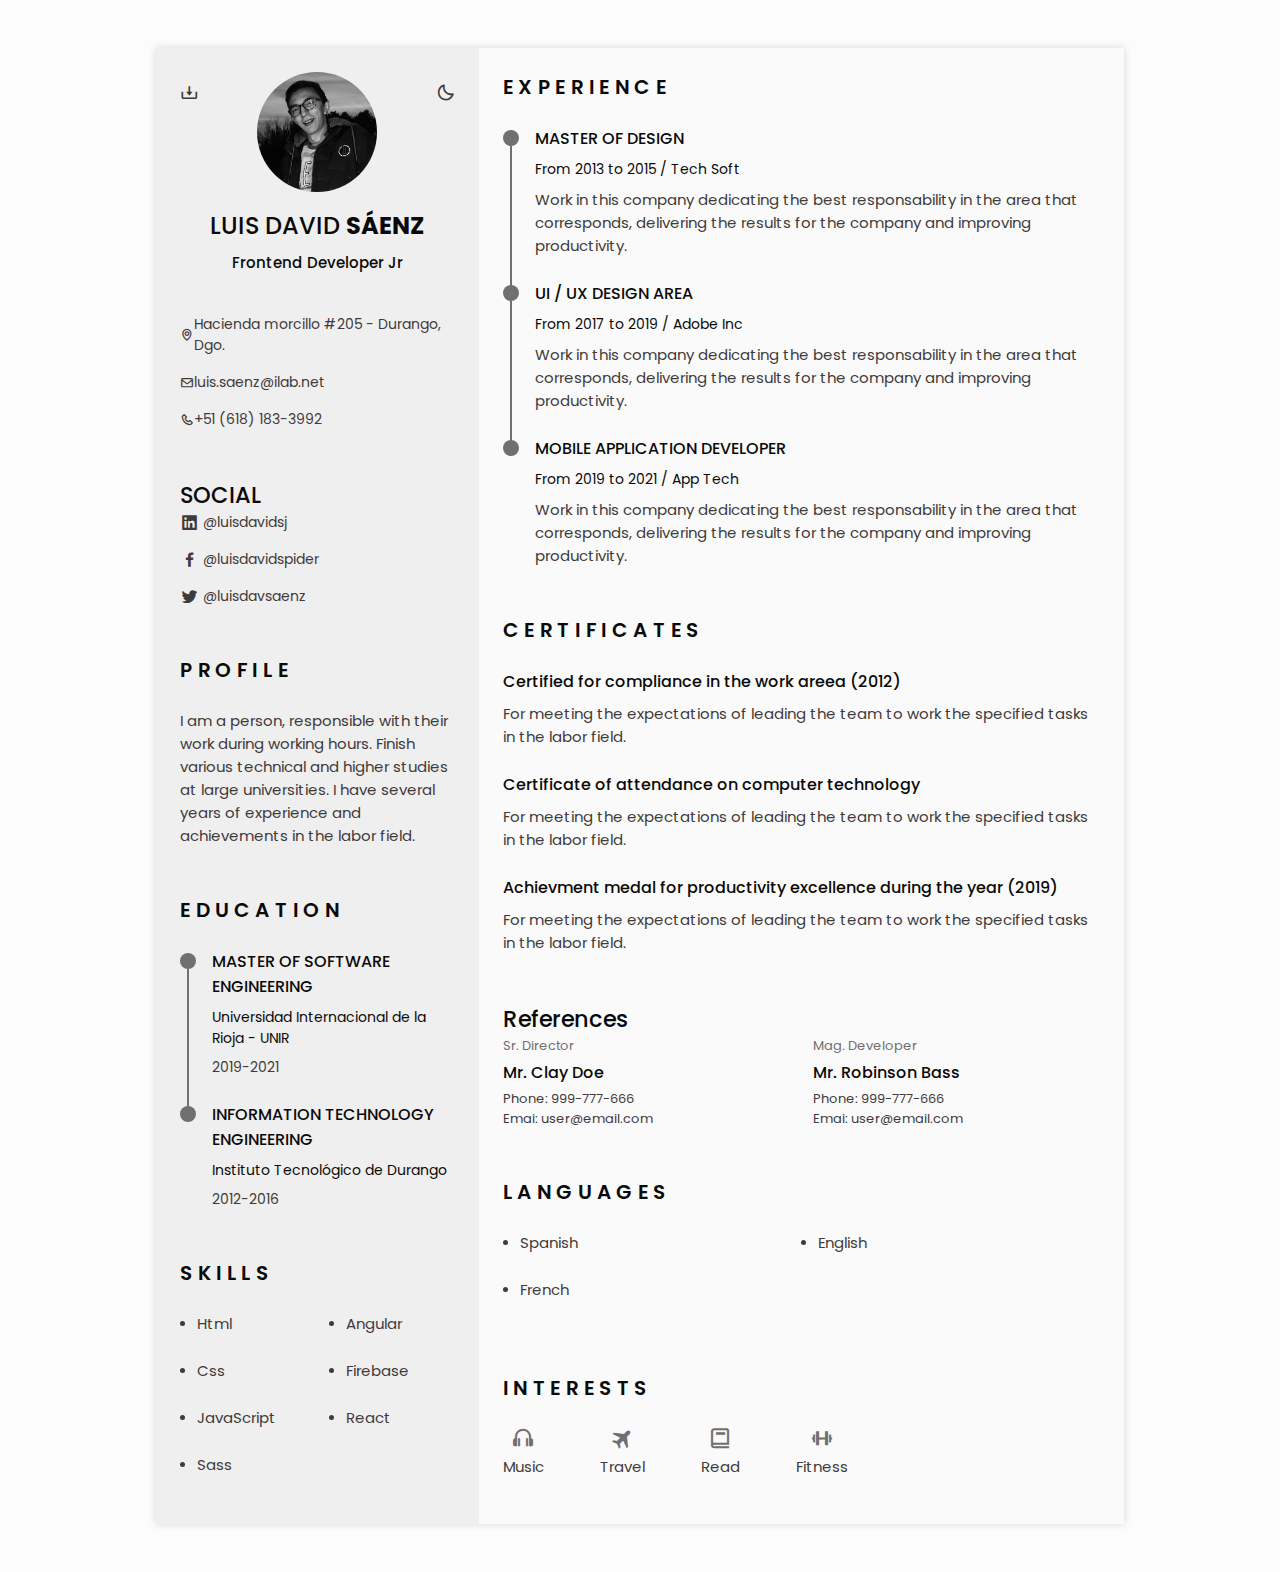
==== commit 358318ca: "Correcciones en Referencias" ====
--- a/index.html
+++ b/index.html
@@ -82,7 +82,7 @@
             <div class="home__data bd-grid">
               <img src="assets/img/perfil.jpg" alt="" class="home__img">
 
-              <h1 class="home__title">LUIS <b>SÁENZ</b></h1>
+              <h1 class="home__title">LUIS DAVID <b>SÁENZ</b></h1>
               <h3 class="home__profession">Frontend Developer Jr</h3>
 
               <!-- Button to download your CV saved in the pdf folder. -->
@@ -276,7 +276,7 @@
         <section class="certificate section" id="certificates">
           <h2 class="section-title">Certificates</h2>
 
-          <div class="certificate__container bg-grid">
+          <div class="certificate__container bd-grid">
             <div class="certificate__content">
               <h3 class="certificate__title">Certified for compliance in the work areea (2012)</h3>
               <p class="certificate__description">For meeting the expectations of leading the team to work the specified
@@ -299,9 +299,9 @@
 
         <!--========== REFERENCES ==========-->
         <section class="references section" id="references">
-          <h2 class="section-title">References</h2>
-
-          <div class="references__container bg-grid">
+          <h2 class="section__title">References</h2>
+
+          <div class="references__container bd-grid">
             <div class="references__content bd-grid">
               <span class="references__subtitle">Sr. Director</span>
               <h3 class="references__title">Mr. Clay Doe</h3>
@@ -310,9 +310,7 @@
                 <li>Emai: user@email.com</li>
               </ul>
             </div>
-          </div>
-
-          <div class="references__container bg-grid">
+
             <div class="references__content bd-grid">
               <span class="references__subtitle">Mag. Developer</span>
               <h3 class="references__title">Mr. Robinson Bass</h3>
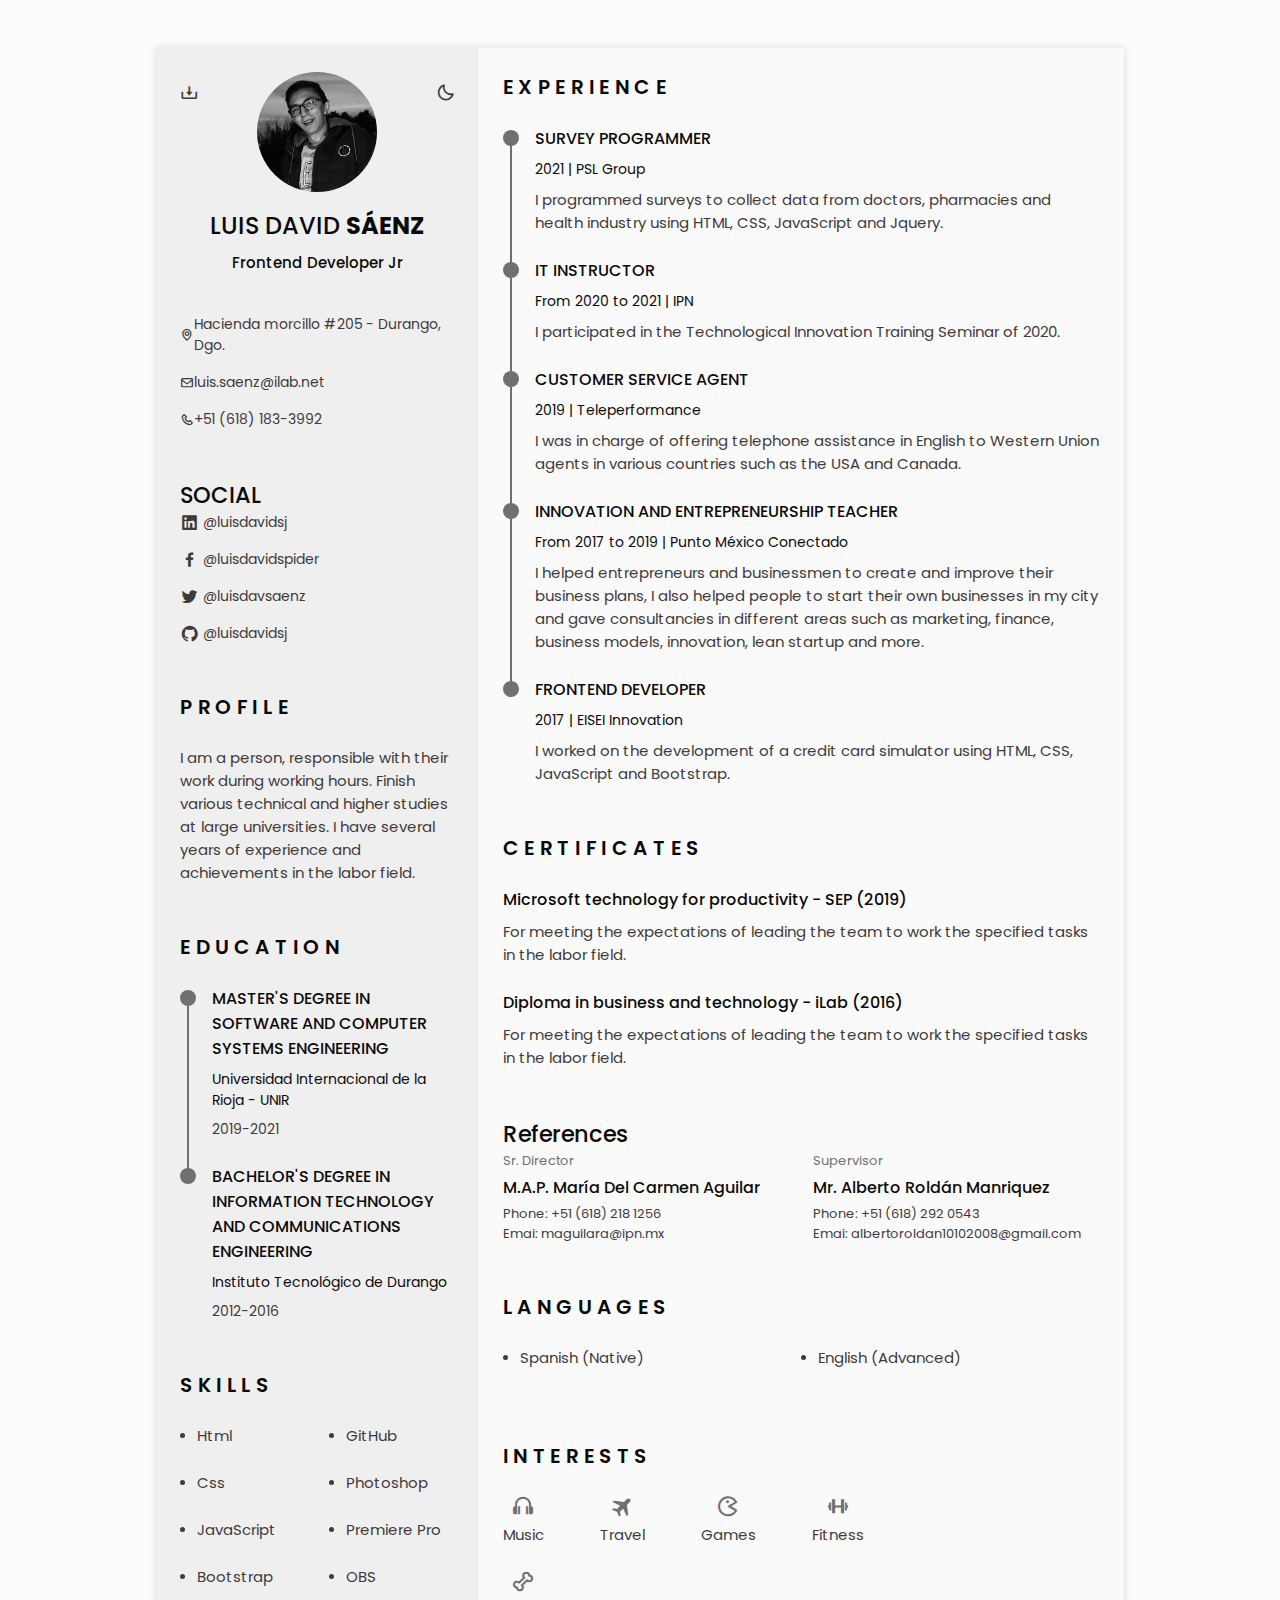
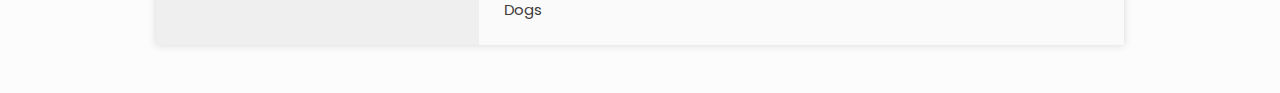
==== commit fa277194: "Últimos detalles" ====
--- a/index.html
+++ b/index.html
@@ -123,6 +123,9 @@
             <a href="https://www.twitter.com/luisdavsaenz/" target="_blank" class="social__link">
               <i class='bx bxl-twitter social__icon'></i> @luisdavsaenz
             </a>
+            <a href="https://www.twitter.com/luisdavsaenz/" target="_blank" class="social__link">
+              <i class='bx bxl-github social__icon'></i> @luisdavidsj
+            </a>
           </div>
         </section>
 
@@ -147,7 +150,7 @@
               </div>
 
               <div class="education__data bd-grid">
-                <h3 class="education__title">MASTER OF SOFTWARE ENGINEERING</h3>
+                <h3 class="education__title">MASTER'S DEGREE IN SOFTWARE AND COMPUTER SYSTEMS ENGINEERING</h3>
                 <span class="education__studies">Universidad Internacional de la Rioja - UNIR</span>
                 <span class="education__year">2019-2021</span>
               </div>
@@ -160,7 +163,8 @@
               </div>
 
               <div class="education__data bd-grid">
-                <h3 class="education__title">INFORMATION TECHNOLOGY ENGINEERING</h3>
+                <h3 class="education__title">BACHELOR'S DEGREE IN INFORMATION TECHNOLOGY AND COMMUNICATIONS ENGINEERING
+                </h3>
                 <span class="education__studies">Instituto Tecnológico de Durango</span>
                 <span class="education__year">2012-2016</span>
               </div>
@@ -199,19 +203,22 @@
                 <span class="skills__circle"></span> JavaScript
               </li>
               <li class="skills__name">
-                <span class="skills__circle"></span> Sass
+                <span class="skills__circle"></span> Bootstrap
               </li>
             </ul>
 
             <ul class="skills__data">
               <li class="skills__name">
-                <span class="skills__circle"></span> Angular
-              </li>
-              <li class="skills__name">
-                <span class="skills__circle"></span> Firebase
-              </li>
-              <li class="skills__name">
-                <span class="skills__circle"></span> React
+                <span class="skills__circle"></span> GitHub
+              </li>
+              <li class="skills__name">
+                <span class="skills__circle"></span> Photoshop
+              </li>
+              <li class="skills__name">
+                <span class="skills__circle"></span> Premiere Pro
+              </li>
+              <li class="skills__name">
+                <span class="skills__circle"></span> OBS
               </li>
             </ul>
           </div>
@@ -232,10 +239,10 @@
               </div>
 
               <div class="experience__data bd-grid">
-                <h3 class="experience__title">MASTER OF DESIGN</h3>
-                <span class="experience__company">From 2013 to 2015 / Tech Soft</span>
-                <p class="experience__description">Work in this company dedicating the best responsability in the area
-                  that corresponds, delivering the results for the company and improving productivity.</p>
+                <h3 class="experience__title">SURVEY PROGRAMMER</h3>
+                <span class="experience__company">2021 | PSL Group</span>
+                <p class="experience__description">I programmed surveys to collect data from doctors, pharmacies and
+                  health industry using HTML, CSS, JavaScript and Jquery.</p>
 
               </div>
             </div>
@@ -247,10 +254,44 @@
               </div>
 
               <div class="experience__data bd-grid">
-                <h3 class="experience__title">UI / UX DESIGN AREA</h3>
-                <span class="experience__company">From 2017 to 2019 / Adobe Inc</span>
-                <p class="experience__description">Work in this company dedicating the best responsability in the area
-                  that corresponds, delivering the results for the company and improving productivity.</p>
+                <h3 class="experience__title">IT INSTRUCTOR</h3>
+                <span class="experience__company">From 2020 to 2021 | IPN</span>
+                <p class="experience__description">I participated in the Technological Innovation Training Seminar of
+                  2020.</p>
+
+              </div>
+            </div>
+
+            <div class="experience__content">
+              <div class="experience__time">
+                <span class="experience__rounder"></span>
+                <span class="experience__line"></span>
+              </div>
+
+              <div class="experience__data bd-grid">
+                <h3 class="experience__title">CUSTOMER SERVICE AGENT</h3>
+                <span class="experience__company">2019 | Teleperformance</span>
+                <p class="experience__description">I was in charge of offering telephone assistance in English to
+                  Western Union agents in various countries such as the USA
+                  and Canada.</p>
+
+              </div>
+            </div>
+
+            <div class="experience__content">
+              <div class="experience__time">
+                <span class="experience__rounder"></span>
+                <span class="experience__line"></span>
+              </div>
+
+              <div class="experience__data bd-grid">
+                <h3 class="experience__title">INNOVATION AND ENTREPRENEURSHIP TEACHER</h3>
+                <span class="experience__company">From 2017 to 2019 | Punto México Conectado</span>
+                <p class="experience__description">I helped entrepreneurs and businessmen to create and improve their
+                  business plans, I also helped people to start their
+                  own businesses in my city and gave consultancies in different areas such as marketing, finance,
+                  business models,
+                  innovation, lean startup and more.</p>
 
               </div>
             </div>
@@ -262,10 +303,10 @@
               </div>
 
               <div class="experience__data bd-grid">
-                <h3 class="experience__title">MOBILE APPLICATION DEVELOPER</h3>
-                <span class="experience__company">From 2019 to 2021 / App Tech</span>
-                <p class="experience__description">Work in this company dedicating the best responsability in the area
-                  that corresponds, delivering the results for the company and improving productivity.</p>
+                <h3 class="experience__title">FRONTEND DEVELOPER</h3>
+                <span class="experience__company">2017 | EISEI Innovation</span>
+                <p class="experience__description">I worked on the development of a credit card simulator using HTML,
+                  CSS, JavaScript and Bootstrap.</p>
 
               </div>
             </div>
@@ -278,22 +319,22 @@
 
           <div class="certificate__container bd-grid">
             <div class="certificate__content">
-              <h3 class="certificate__title">Certified for compliance in the work areea (2012)</h3>
+              <h3 class="certificate__title">Microsoft technology for productivity - SEP (2019)</h3>
               <p class="certificate__description">For meeting the expectations of leading the team to work the specified
                 tasks in the labor field.</p>
             </div>
 
             <div class="certificate__content">
-              <h3 class="certificate__title">Certificate of attendance on computer technology</h3>
+              <h3 class="certificate__title">Diploma in business and technology - iLab (2016)</h3>
               <p class="certificate__description">For meeting the expectations of leading the team to work the specified
                 tasks in the labor field.</p>
             </div>
 
-            <div class="certificate__content">
+            <!--<div class="certificate__content">
               <h3 class="certificate__title">Achievment medal for productivity excellence during the year (2019)</h3>
               <p class="certificate__description">For meeting the expectations of leading the team to work the specified
                 tasks in the labor field.</p>
-            </div>
+            </div>-->
           </div>
         </section>
 
@@ -304,19 +345,19 @@
           <div class="references__container bd-grid">
             <div class="references__content bd-grid">
               <span class="references__subtitle">Sr. Director</span>
-              <h3 class="references__title">Mr. Clay Doe</h3>
+              <h3 class="references__title">M.A.P. María Del Carmen Aguilar</h3>
               <ul class="references__contact">
-                <li>Phone: 999-777-666</li>
-                <li>Emai: user@email.com</li>
+                <li>Phone: +51 (618) 218 1256</li>
+                <li>Emai: maguilara@ipn.mx</li>
               </ul>
             </div>
 
             <div class="references__content bd-grid">
-              <span class="references__subtitle">Mag. Developer</span>
-              <h3 class="references__title">Mr. Robinson Bass</h3>
+              <span class="references__subtitle">Supervisor</span>
+              <h3 class="references__title">Mr. Alberto Roldán Manriquez</h3>
               <ul class="references__contact">
-                <li>Phone: 999-777-666</li>
-                <li>Emai: user@email.com</li>
+                <li>Phone: +51 (618) 292 0543</li>
+                <li>Emai: albertoroldan10102008@gmail.com</li>
               </ul>
             </div>
           </div>
@@ -329,14 +370,14 @@
           <div class="languages__container">
             <ul class="languages__content bd-grid">
               <li class="languages__name">
-                <span class="languages__circle"></span> Spanish
+                <span class="languages__circle"></span> Spanish (Native)
               </li>
               <li class="languages__name">
-                <span class="languages__circle"></span> English
-              </li>
-              <li class="languages__name">
+                <span class="languages__circle"></span> English (Advanced)
+              </li>
+              <!--<li class="languages__name">
                 <span class="languages__circle"></span> French
-              </li>
+              </li>-->
             </ul>
           </div>
         </section>
@@ -357,13 +398,18 @@
             </div>
 
             <div class="interests__content">
-              <i class="bx bx-book interests__icon"></i>
-              <span class="interests__name">Read</span>
+              <i class="bx bx-game interests__icon"></i>
+              <span class="interests__name">Games</span>
             </div>
 
             <div class="interests__content">
               <i class="bx bx-dumbbell interests__icon"></i>
               <span class="interests__name">Fitness</span>
+            </div>
+
+            <div class="interests__content">
+              <i class="bx bx-bone interests__icon"></i>
+              <span class="interests__name">Dogs</span>
             </div>
           </div>
         </section>
